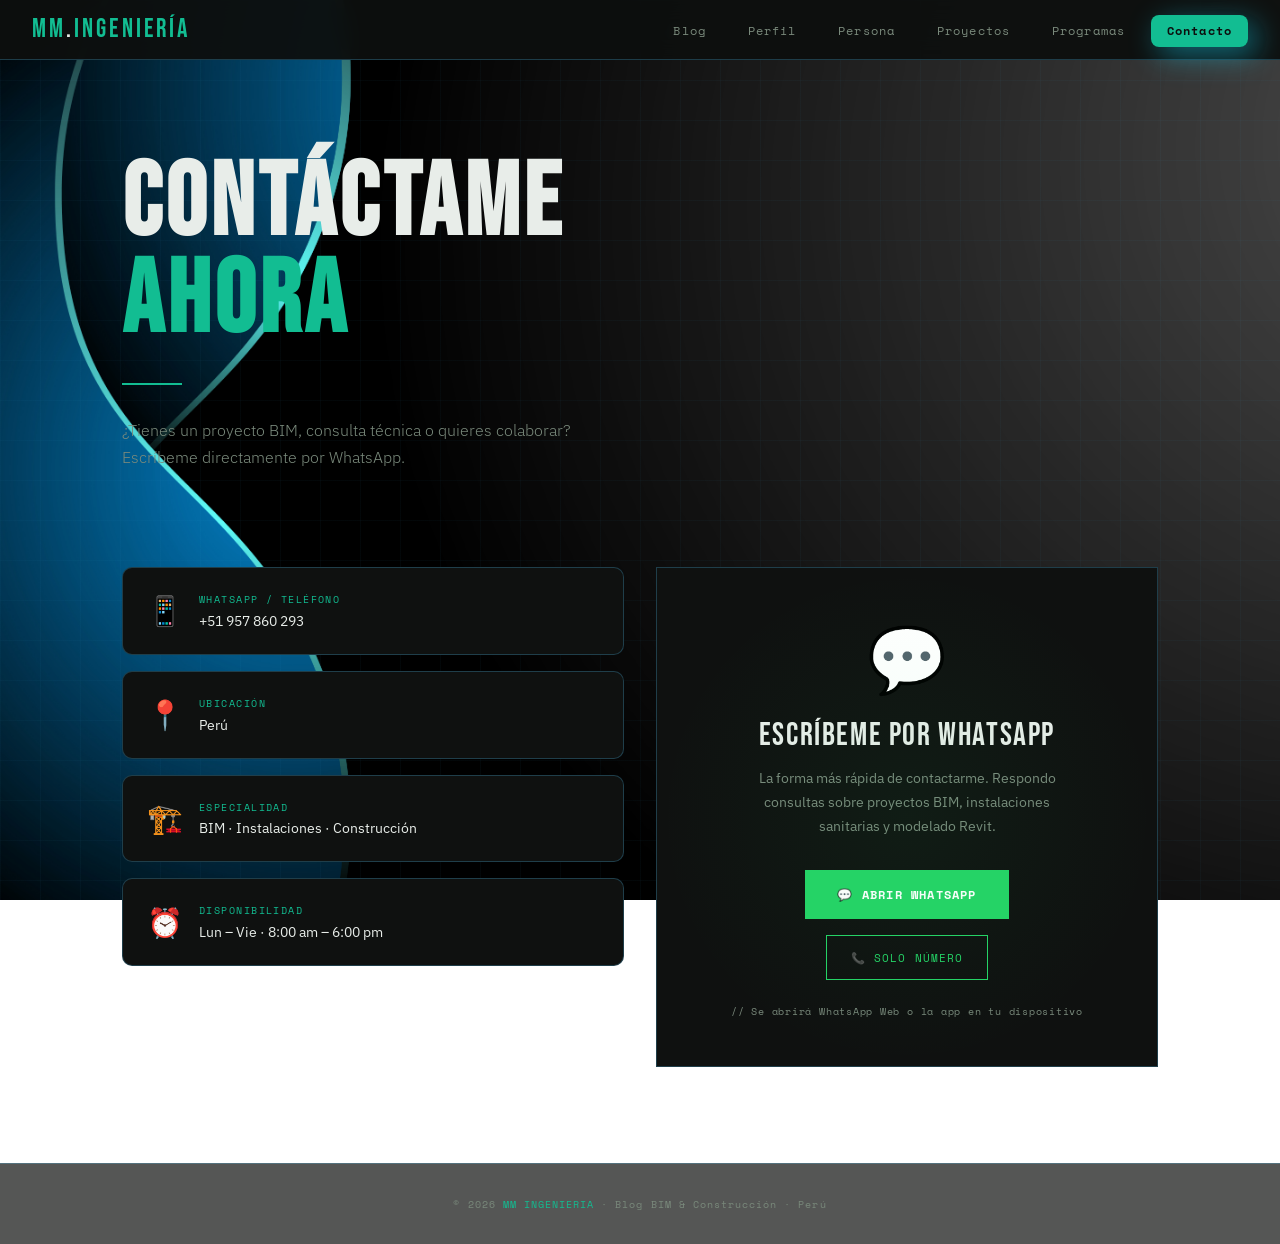
==== contacto.html @ 745b6764 "Eliminar etiquetas tipo // de todo el sitio" ====
<!DOCTYPE html>
<html lang="es">
<head>
  <meta charset="UTF-8"/>
  <meta name="viewport" content="width=device-width, initial-scale=1.0"/>
  <title>MM Ingeniería — Contacto</title>
  <link rel="icon" type="image/jpeg" href="logo.jpeg">
  <link href="https://fonts.googleapis.com/css2?family=Space+Mono:wght@400;700&family=Bebas+Neue&family=IBM+Plex+Sans:wght@300;400;600&display=swap" rel="stylesheet"/>
  <link rel="stylesheet" href="styles.css"/>
  <style>
    .contact-grid {
      display: grid;
      grid-template-columns: 1fr 1fr;
      gap: 2rem;
      align-items: start;
    }

    .contact-info {
      display: flex;
      flex-direction: column;
      gap: 1rem;
    }

    .contact-item {
      background: var(--surface);
      border: 1px solid var(--border);
      padding: 1.5rem;
      display: flex;
      align-items: center;
      gap: 1rem;
      position: relative;
      border-radius: 10px;
      transition: border-color 0.25s, transform 0.35s var(--ease), box-shadow 0.35s var(--ease);
    }
    .contact-item:hover {
      border-color: rgba(79,195,247,0.35);
      box-shadow: var(--glow);
      transform: translateY(-4px);
    }

    .contact-item-icon {
      font-size: 1.8rem;
      line-height: 1;
    }

    .contact-item-label {
      font-family: 'Space Mono', monospace;
      font-size: 0.6rem;
      color: var(--accent);
      letter-spacing: 0.15em;
      text-transform: uppercase;
      margin-bottom: 0.3rem;
    }

    .contact-item-value {
      font-size: 0.9rem;
      color: var(--text);
    }

    /* WhatsApp card */
    .wa-card {
      background: var(--surface);
      border: 1px solid var(--border);
      padding: 3rem 2rem;
      text-align: center;
      position: relative;
      overflow: hidden;
    }

    .wa-card::before {
      content: '';
      position: absolute;
      inset: 0;
      background: radial-gradient(ellipse at center, rgba(37,211,102,0.06), transparent 70%);
      pointer-events: none;
    }
    .wa-card:hover { box-shadow: 8px 8px 30px rgba(20,220,255,0.35); }

    .wa-icon {
      font-size: 4rem;
      margin-bottom: 1rem;
      display: block;
    }

    .wa-title {
      font-family: 'Bebas Neue', sans-serif;
      font-size: 2rem;
      color: var(--text);
      letter-spacing: 0.05em;
      margin-bottom: 0.75rem;
    }

    .wa-desc {
      font-size: 0.875rem;
      color: var(--muted);
      line-height: 1.7;
      margin-bottom: 2rem;
      max-width: 320px;
      margin-left: auto;
      margin-right: auto;
    }

    .btn-wa {
      display: inline-flex;
      align-items: center;
      gap: 0.75rem;
      padding: 1rem 2rem;
      background: #25d366;
      color: #fff;
      font-family: 'Space Mono', monospace;
      font-size: 0.75rem;
      letter-spacing: 0.1em;
      text-transform: uppercase;
      text-decoration: none;
      font-weight: 700;
      transition: background 0.2s, transform 0.2s;
      border: none;
    }
    .btn-wa:hover {
      background: #1ebe5d;
      transform: translateY(-2px);
    }

    .btn-wa-outline {
      display: inline-flex;
      align-items: center;
      gap: 0.75rem;
      padding: 0.8rem 1.5rem;
      background: transparent;
      color: #25d366;
      font-family: 'Space Mono', monospace;
      font-size: 0.7rem;
      letter-spacing: 0.1em;
      text-transform: uppercase;
      text-decoration: none;
      border: 1px solid #25d366;
      margin-top: 1rem;
      transition: all 0.2s;
    }
    .btn-wa-outline:hover {
      background: rgba(37,211,102,0.1);
    }

    .wa-note {
      margin-top: 1.5rem;
      font-family: 'Space Mono', monospace;
      font-size: 0.6rem;
      color: var(--muted);
      letter-spacing: 0.08em;
    }

    @media (max-width: 700px) {
      .contact-grid { grid-template-columns: 1fr; }
    }
  </style>
</head>
<body>
  <nav>
    <a class="nav-logo" href="index.html">MM<span>.</span>Ingeniería</a>
    <ul>
      <li><a href="index.html">Blog</a></li>
      <li><a href="perfil.html">Perfil</a></li>
      <li><a href="persona.html">Persona</a></li>
      <li><a href="proyectos.html">Proyectos</a></li>
      <li><a href="programas.html">Programas</a></li>
      <li><a href="contacto.html" class="active">Contacto</a></li>
    </ul>
  </nav>

  <section class="hero">
    <h1>CONTÁCTAME<br><em>AHORA</em></h1>
    <div class="hero-line"></div>
    <p class="hero-sub">¿Tienes un proyecto BIM, consulta técnica o quieres colaborar? Escríbeme directamente por WhatsApp.</p>
  </section>

  <div class="section">
    <div class="contact-grid">

      <!-- Info de contacto -->
      <div class="contact-info">
        <div class="contact-item">
          <div class="contact-item-icon">📱</div>
          <div>
            <div class="contact-item-label">WhatsApp / Teléfono</div>
            <div class="contact-item-value">+51 957 860 293</div>
          </div>
        </div>
        <div class="contact-item">
          <div class="contact-item-icon">📍</div>
          <div>
            <div class="contact-item-label">Ubicación</div>
            <div class="contact-item-value">Perú</div>
          </div>
        </div>
        <div class="contact-item">
          <div class="contact-item-icon">🏗️</div>
          <div>
            <div class="contact-item-label">Especialidad</div>
            <div class="contact-item-value">BIM · Instalaciones · Construcción</div>
          </div>
        </div>
        <div class="contact-item">
          <div class="contact-item-icon">⏰</div>
          <div>
            <div class="contact-item-label">Disponibilidad</div>
            <div class="contact-item-value">Lun – Vie · 8:00 am – 6:00 pm</div>
          </div>
        </div>
      </div>

      <!-- WhatsApp card -->
      <div class="wa-card">
        <span class="wa-icon">💬</span>
        <div class="wa-title">Escríbeme por WhatsApp</div>
        <p class="wa-desc">La forma más rápida de contactarme. Respondo consultas sobre proyectos BIM, instalaciones sanitarias y modelado Revit.</p>

        <a class="btn-wa"
           href="https://wa.me/51957860293?text=Hola%20Marco%2C%20vi%20tu%20página%20y%20quiero%20consultarte%20algo."
           target="_blank">
          💬 Abrir WhatsApp
        </a>

        <br/>

        <a class="btn-wa-outline"
           href="https://wa.me/51957860293"
           target="_blank">
          📞 Solo número
        </a>

        <p class="wa-note">// Se abrirá WhatsApp Web o la app en tu dispositivo</p>
      </div>

    </div>
  </div>

  <footer><p>© 2026 <span>MM INGENIERIA</span> · Blog BIM & Construcción · Perú</p></footer>
  <script>
    (function () {
      function scan() {
        var els = document.querySelectorAll('.contact-item, .wa-card');
        if (!('IntersectionObserver' in window)) {
          els.forEach(function (el) { el.classList.add('visible'); });
          return;
        }
        var io = new IntersectionObserver(function (entries) {
          entries.forEach(function (en) {
            if (en.isIntersecting) { en.target.classList.add('visible'); io.unobserve(en.target); }
          });
        }, { threshold: 0.12 });
        els.forEach(function (el) {
          if (el.classList.contains('visible')) return;
          el.classList.add('reveal');
          io.observe(el);
        });
      }
      if (document.readyState === 'loading') {
        document.addEventListener('DOMContentLoaded', scan);
      } else { scan(); }
    })();
  </script>
</body>
</html>
---- styles.css ----
:root {
  --bg: #0d0f0e;
  --surface: #0f1110;
  --surface-2: #0a0c0b;
  --border: rgba(79,195,247,0.25);
  --accent: #12bd92;
  --accent2: #3583a7;
  --celeste: #4fc3f7;
  --text: #e8ede9;
  --muted: #7a8a7c;
  --radius: 12px;
  --radius-sm: 8px;
  --glow: 8px 8px 30px rgba(20,220,255,0.35);
  --glow-sm: 4px 4px 18px rgba(20,220,255,0.25);
  --ease: cubic-bezier(0.22, 1, 0.36, 1);
}

*, *::before, *::after { box-sizing: border-box; margin: 0; padding: 0; }

html { scroll-behavior: smooth; }

::selection { background: rgba(79,195,247,0.35); color: #fff; }

::-webkit-scrollbar { width: 10px; }
::-webkit-scrollbar-track { background: var(--bg); }
::-webkit-scrollbar-thumb { background: #22303a; border-radius: 8px; }
::-webkit-scrollbar-thumb:hover { background: #2e4250; }

:focus-visible { outline: 2px solid var(--celeste); outline-offset: 2px; }

body {
  background: url('fondo.jpg') center/cover fixed;
  color: var(--text);
  font-family: 'IBM Plex Sans', sans-serif;
  min-height: 100vh;
  overflow-x: hidden;
}


body::before {
  content: '';
  position: fixed;
  inset: 0;
  background-image:
    linear-gradient(rgba(79,195,247,0.035) 1px, transparent 1px),
    linear-gradient(90deg, rgba(79,195,247,0.035) 1px, transparent 1px);
  background-size: 40px 40px;
  pointer-events: none;
  z-index: 0;
}

/* NAV */
nav {
  position: sticky;
  top: 0;
  z-index: 100;
  background: rgba(13,15,14,0.95);
  backdrop-filter: blur(12px);
  border-bottom: 1px solid var(--border);
  padding: 0 2rem;
  display: flex;
  align-items: center;
  justify-content: space-between;
  height: 60px;
}

.nav-logo {
  font-family: 'Bebas Neue', sans-serif;
  font-size: 1.6rem;
  letter-spacing: 0.12em;
  color: var(--accent);
  text-decoration: none;
}
.nav-logo span { color: var(--text); }

nav ul {
  list-style: none;
  display: flex;
  gap: 0.6rem;
}
nav ul a {
  font-family: 'Space Mono', monospace;
  font-size: 0.72rem;
  color: var(--muted);
  text-decoration: none;
  letter-spacing: 0.1em;
  transition: all 0.2s;
  padding: 0.45rem 1rem;
  border-radius: 8px;
}
nav ul a:hover {
  color: var(--text);
  background: rgba(255,255,255,0.05);
  box-shadow: 4px 4px 18px rgba(20,220,255,0.25);
}
nav ul a.active {
  color: var(--bg);
  background: var(--accent);
  font-weight: 700;
  box-shadow: 8px 8px 30px rgba(20,220,255,0.45);
}

/* HERO */
.hero {
  position: relative;
  z-index: 1;
  padding: 6rem 2rem 4rem;
  max-width: 1100px;
  margin: 0 auto;
}

.hero h1 {
  font-family: 'Bebas Neue', sans-serif;
  font-size: clamp(3.5rem, 8vw, 7rem);
  line-height: 0.95;
  letter-spacing: 0.04em;
  color: var(--text);
  text-wrap: balance;
}
.hero h1 em {
  font-style: normal;
  color: var(--accent);
}

.hero-sub {
  margin-top: 1.5rem;
  font-size: 1rem;
  color: var(--muted);
  max-width: 520px;
  line-height: 1.7;
  font-weight: 300;
}

.hero-line {
  width: 60px;
  height: 2px;
  background: var(--accent);
  margin: 2rem 0;
}

/* SECTION */
.section {
  position: relative;
  z-index: 1;
  max-width: 1100px;
  margin: 0 auto;
  padding: 2rem 2rem 6rem;
}

.section-title {
  font-family: 'Bebas Neue', sans-serif;
  font-size: 2.5rem;
  color: var(--text);
  margin-bottom: 2.5rem;
  letter-spacing: 0.05em;
  text-wrap: balance;
}

/* TAGS FILTER */
.tags-bar {
  position: relative;
  z-index: 1;
  max-width: 1100px;
  margin: 0 auto;
  padding: 0 2rem 2.5rem;
  display: flex;
  gap: 0.6rem;
  flex-wrap: wrap;
}

.tag-btn {
  font-family: 'Space Mono', monospace;
  font-size: 0.65rem;
  letter-spacing: 0.12em;
  padding: 0.4rem 0.9rem;
  border: 1px solid var(--border);
  border-radius: var(--radius-sm);
  background: transparent;
  color: var(--muted);
  cursor: pointer;
  transition: all 0.2s;
  text-transform: uppercase;
}
.tag-btn:hover, .tag-btn.active {
  border-color: var(--accent);
  color: var(--accent);
  background: rgba(255,255,255,0.04);
}

/* POSTS GRID */
.posts {
  position: relative;
  z-index: 1;
  max-width: 1100px;
  margin: 0 auto;
  padding: 0 2rem 6rem;
  display: grid;
  grid-template-columns: repeat(auto-fill, minmax(320px, 1fr));
  gap: 1.5px;
}

.post-card {
  background: var(--surface);
  border: 1px solid var(--border);
  padding: 2rem;
  position: relative;
  cursor: pointer;
  transition: border-color 0.25s, background 0.25s, transform 0.35s var(--ease), box-shadow 0.35s var(--ease);
  overflow: hidden;
  border-radius: var(--radius);
}

.post-card::before {
  content: '';
  position: absolute;
  top: 0; left: 0;
  width: 3px;
  height: 0;
  background: var(--celeste);
  transition: height 0.3s ease;
}
.post-card:hover::before { height: 100%; }
.post-card:hover {
  border-color: rgba(79,195,247,0.35);
  background: #0a0c0b;
  box-shadow: var(--glow);
  transform: translateY(-4px);
}

.post-card.featured {
  grid-column: 1 / -1;
  display: grid;
  grid-template-columns: 1fr 1fr;
  gap: 2rem;
  align-items: center;
}
.post-card.featured .post-number { font-size: 6rem; }

.post-number {
  font-family: 'Bebas Neue', sans-serif;
  font-size: 3.5rem;
  color: rgba(79,195,247,0.14);
  line-height: 1;
  margin-bottom: 0.5rem;
  transition: color 0.3s;
}
.post-card:hover .post-number { color: rgba(79,195,247,0.3); }

.post-tag {
  display: inline-block;
  font-family: 'Space Mono', monospace;
  font-size: 0.6rem;
  letter-spacing: 0.15em;
  color: var(--accent2);
  text-transform: uppercase;
  margin-bottom: 0.75rem;
}

.post-title {
  font-family: 'IBM Plex Sans', sans-serif;
  font-size: 1.15rem;
  font-weight: 600;
  line-height: 1.4;
  color: var(--text);
  margin-bottom: 0.75rem;
}

.post-excerpt {
  font-size: 0.875rem;
  color: var(--muted);
  line-height: 1.7;
  font-weight: 300;
}

.post-meta {
  margin-top: 1.5rem;
  display: flex;
  align-items: center;
  justify-content: space-between;
  font-family: 'Space Mono', monospace;
  font-size: 0.62rem;
  color: var(--muted);
  letter-spacing: 0.08em;
}

.post-meta .read-more {
  color: var(--accent);
  text-decoration: none;
  display: flex;
  align-items: center;
  gap: 0.4rem;
  transition: gap 0.2s;
}
.post-card:hover .read-more { gap: 0.7rem; }

/* CARDS GRID genérico */
.cards-grid {
  display: grid;
  grid-template-columns: repeat(auto-fill, minmax(300px, 1fr));
  gap: 1px;
}

.card {
  background: var(--surface);
  border: 1px solid var(--border);
  padding: 2rem;
  position: relative;
  transition: border-color 0.25s, background 0.25s, transform 0.35s var(--ease), box-shadow 0.35s var(--ease);
  overflow: hidden;
  border-radius: var(--radius);
}
.card::before {
  content: '';
  position: absolute;
  top: 0; left: 0;
  width: 3px; height: 0;
  background: var(--celeste);
  transition: height 0.3s;
}
.card:hover::before { height: 100%; }
.card:hover {
  border-color: rgba(79,195,247,0.35);
  background: #0a0c0b;
  box-shadow: var(--glow);
  transform: translateY(-4px);
}

.card-icon {
  width: 52px;
  height: 52px;
  display: flex;
  align-items: center;
  justify-content: center;
  border: 1px solid var(--border);
  border-radius: 12px;
  background: rgba(255,255,255,0.03);
  color: var(--celeste);
  margin-bottom: 1.25rem;
  transition: border-color 0.25s, color 0.25s, background 0.25s;
}
.card-icon svg {
  width: 26px;
  height: 26px;
  stroke: currentColor;
}
.card:hover .card-icon {
  border-color: var(--celeste);
  background: rgba(255,255,255,0.06);
}

.card-title {
  font-family: 'IBM Plex Sans', sans-serif;
  font-size: 1rem;
  font-weight: 600;
  color: var(--text);
  margin-bottom: 0.5rem;
}

.card-desc {
  font-size: 0.85rem;
  color: var(--muted);
  line-height: 1.6;
}

.card-meta {
  margin-top: 1.2rem;
  font-family: 'Space Mono', monospace;
  font-size: 0.6rem;
  color: var(--muted);
  letter-spacing: 0.08em;
}

/* PERFIL */
.perfil-grid {
  display: grid;
  grid-template-columns: 1fr 2fr;
  gap: 4rem;
  align-items: start;
}

.perfil-avatar {
  width: 100%;
  aspect-ratio: 1;
  background: var(--surface);
  border: 1px solid var(--border);
  display: flex;
  align-items: center;
  justify-content: center;
  font-family: 'Bebas Neue', sans-serif;
  font-size: 5rem;
  color: var(--accent);
  position: relative;
  overflow: hidden;
  border-radius: 50%;
}

.perfil-avatar img{
  width: 100%;
  height: 100%;
  object-fit: cover;
}

.perfil-avatar::after {
  content: '';
  position: absolute;
  inset: 0;
  background: linear-gradient(135deg, rgba(79,195,247,0.08), transparent);
}

.perfil-info h2 {
  font-family: 'Bebas Neue', sans-serif;
  font-size: 3rem;
  color: var(--text);
  letter-spacing: 0.05em;
  margin-bottom: 0.3rem;
}

.perfil-info .cargo {
  font-family: 'Space Mono', monospace;
  font-size: 0.75rem;
  color: var(--accent);
  letter-spacing: 0.15em;
  text-transform: uppercase;
  margin-bottom: 1.5rem;
}

.perfil-info p {
  font-size: 0.95rem;
  color: var(--muted);
  line-height: 1.8;
  margin-bottom: 1rem;
}

.skills-grid {
  display: grid;
  grid-template-columns: repeat(2, 1fr);
  gap: 0.8rem;
  margin-top: 2rem;
}

.skill-item {
  background: var(--surface);
  border: 1px solid var(--border);
  padding: 0.8rem 1rem;
  font-family: 'Space Mono', monospace;
  font-size: 0.65rem;
  color: var(--muted);
  letter-spacing: 0.1em;
  display: flex;
  align-items: center;
  gap: 0.5rem;
}
.skill-item::before {
  content: '▸';
  color: var(--accent);
}

/* DOWNLOAD BTN */
.prog-card{
  background: var(--surface);
  border: 1px solid var(--border);
  padding: 2rem;
  position: relative;
  transition: border-color 0.25s, background 0.25s;
  overflow: hidden;

  display: flex;
  flex-direction: column;
  border-radius: 10px;
}

.btn-download {
  display: inline-flex;
  align-items: center;
  gap: 0.5rem;
  margin-top: auto;
  align-self: flex-start;
  padding: 0.6rem 1.2rem;
  background: transparent;
  border: 1px solid var(--accent);
  color: var(--accent);
  font-family: 'Space Mono', monospace;
  font-size: 0.65rem;
  letter-spacing: 0.1em;
  text-decoration: none;
  text-transform: uppercase;
  transition: all 0.2s;
  cursor: pointer;
  border-radius: 10px;
}
.btn-download:hover {
  background: var(--accent);
  color: var(--bg);
}

/* FOOTER */
footer {
  position: relative;
  z-index: 1;
  border-top: 1px solid var(--border);
  padding: 2rem;
  text-align: center;
  font-family: 'Space Mono', monospace;
  font-size: 0.65rem;
  color: var(--muted);
  letter-spacing: 0.1em;
}
footer span { color: var(--accent); }

/* ANIMATIONS */
@keyframes fadeUp {
  from { opacity: 0; transform: translateY(24px); }
  to   { opacity: 1; transform: translateY(0); }
}
.hero { animation: fadeUp 0.7s ease both; }
.tags-bar { animation: fadeUp 0.7s 0.15s ease both; }
.posts, .section { animation: fadeUp 0.7s 0.25s ease both; }


/* WhatsApp flotante */
.wa-float {
  position: fixed;
  bottom: 2rem;
  right: 2rem;
  z-index: 999;
  width: 56px;
  height: 56px;
  background: #25d366;
  border-radius: 50%;
  display: flex;
  align-items: center;
  justify-content: center;
  font-size: 1.8rem;
  text-decoration: none;
  box-shadow: 0 4px 20px rgba(37,211,102,0.4);
  transition: transform 0.2s, box-shadow 0.2s;
}
.wa-float:hover {
  transform: scale(1.1);
  box-shadow: 0 6px 28px rgba(37,211,102,0.6);
}

/* ELEGANCIA: pill de estado + CTAs del hero */
.hero-pill {
  display: inline-flex;
  align-items: center;
  gap: 0.5rem;
  font-family: 'Space Mono', monospace;
  font-size: 0.62rem;
  letter-spacing: 0.15em;
  text-transform: uppercase;
  color: var(--text);
  border: 1px solid var(--border);
  border-radius: 999px;
  padding: 0.35rem 0.9rem;
  margin-bottom: 1.25rem;
  background: rgba(255,255,255,0.03);
}
.hero-pill .dot {
  width: 7px;
  height: 7px;
  border-radius: 50%;
  background: var(--accent);
  box-shadow: 0 0 8px var(--accent);
  animation: pulseDot 2s ease-in-out infinite;
}
@keyframes pulseDot {
  0%, 100% { opacity: 1; transform: scale(1); }
  50% { opacity: 0.5; transform: scale(0.8); }
}
.hero-cta {
  display: flex;
  gap: 0.8rem;
  flex-wrap: wrap;
  margin-top: 2rem;
}
.btn-primary {
  display: inline-flex;
  align-items: center;
  gap: 0.5rem;
  padding: 0.8rem 1.6rem;
  background: var(--accent);
  color: var(--bg);
  font-family: 'Space Mono', monospace;
  font-size: 0.7rem;
  font-weight: 700;
  letter-spacing: 0.1em;
  text-transform: uppercase;
  text-decoration: none;
  border-radius: var(--radius-sm);
  transition: transform 0.25s var(--ease), box-shadow 0.25s var(--ease);
}
.btn-primary:hover {
  transform: translateY(-2px);
  box-shadow: var(--glow-sm);
}
.btn-ghost {
  display: inline-flex;
  align-items: center;
  gap: 0.5rem;
  padding: 0.8rem 1.6rem;
  background: transparent;
  color: var(--text);
  font-family: 'Space Mono', monospace;
  font-size: 0.7rem;
  letter-spacing: 0.1em;
  text-transform: uppercase;
  text-decoration: none;
  border: 1px solid var(--border);
  border-radius: var(--radius-sm);
  transition: border-color 0.2s, background 0.2s;
}
.btn-ghost:hover {
  border-color: var(--celeste);
  background: rgba(255,255,255,0.04);
}

/* ELEGANCIA: aparición suave al hacer scroll */
.reveal {
  opacity: 0;
  transform: translateY(28px);
  transition: opacity 0.7s var(--ease), transform 0.7s var(--ease);
}
.reveal.visible { opacity: 1; transform: none; }
@media (prefers-reduced-motion: reduce) {
  .reveal { opacity: 1; transform: none; transition: none; }
  html { scroll-behavior: auto; }
}

/* ELEGANCIA: footer con presencia */
footer {
  background: rgba(13,15,14,0.7);
  backdrop-filter: blur(8px);
}

/* ELEGANCIA: ajustes móvil */
@media (max-width: 760px) {
  nav { padding: 0 1rem; gap: 0.75rem; }
  nav ul { gap: 0.3rem; overflow-x: auto; scrollbar-width: none; }
  nav ul::-webkit-scrollbar { display: none; }
  nav ul a { padding: 0.4rem 0.7rem; font-size: 0.65rem; white-space: nowrap; }
  .hero { padding: 4rem 1.25rem 3rem; }
  .section, .posts, .tags-bar { padding-left: 1.25rem; padding-right: 1.25rem; }
  .post-card.featured { grid-template-columns: 1fr; }
  .perfil-grid { grid-template-columns: 1fr; gap: 2rem; }
}
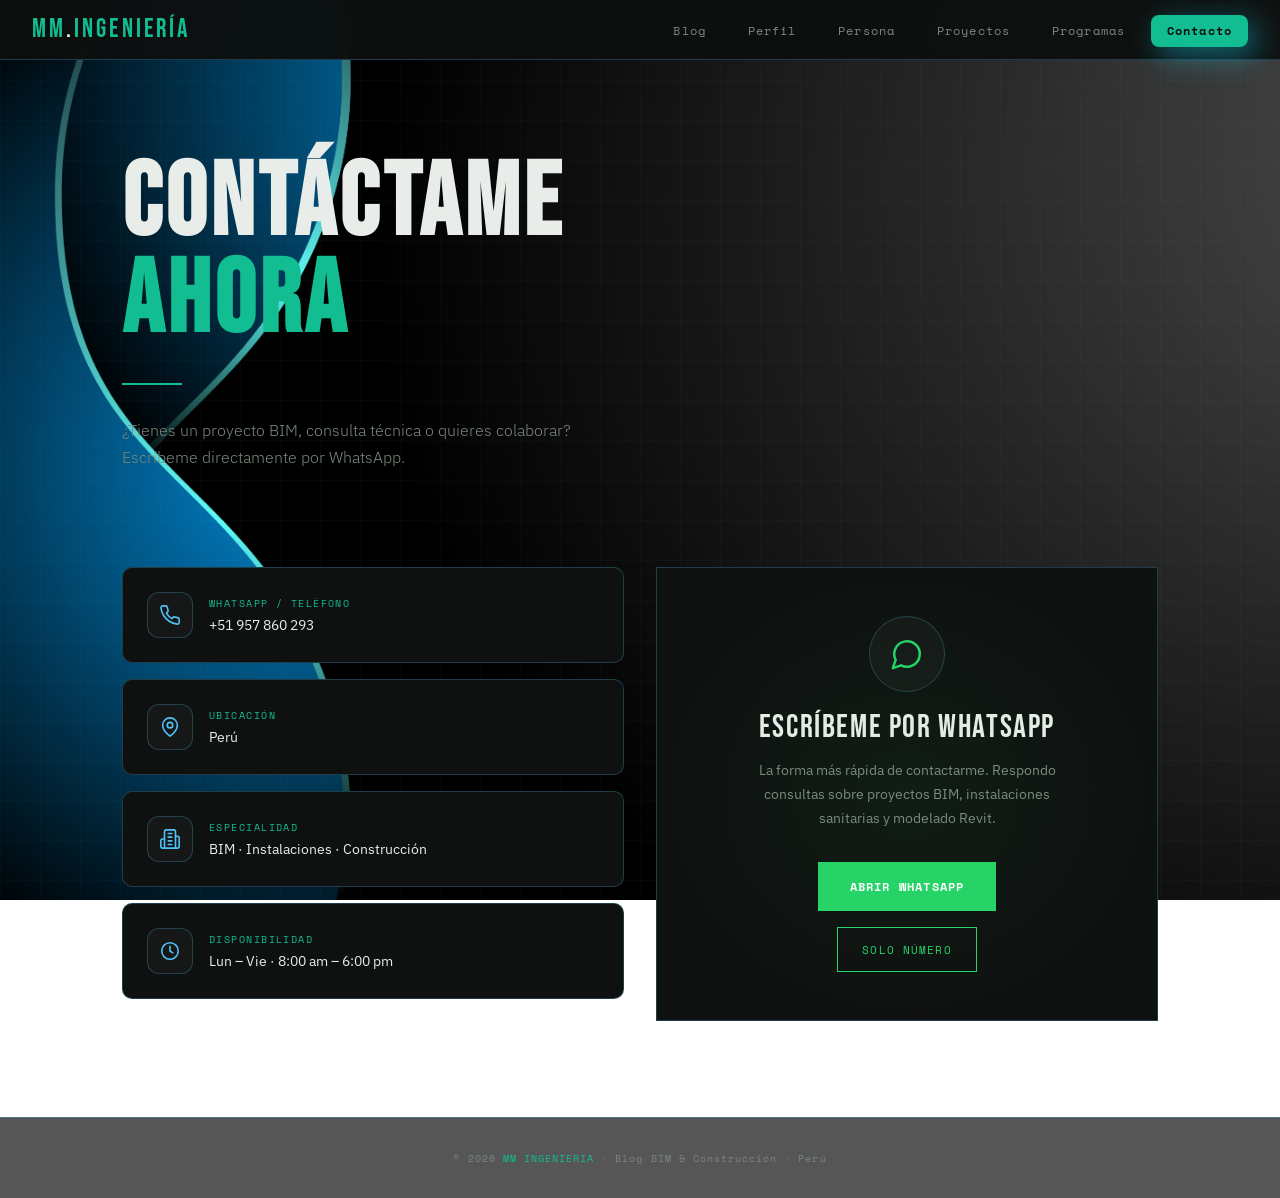
==== commit 5ea16dc6: "Limpiar avisos y profesionalizar iconos de contacto" ====
--- a/contacto.html
+++ b/contacto.html
@@ -39,8 +39,21 @@
     }
 
     .contact-item-icon {
-      font-size: 1.8rem;
-      line-height: 1;
+      width: 46px;
+      height: 46px;
+      flex-shrink: 0;
+      display: flex;
+      align-items: center;
+      justify-content: center;
+      border: 1px solid var(--border);
+      border-radius: 12px;
+      background: rgba(255,255,255,0.03);
+      color: var(--celeste);
+    }
+    .contact-item-icon svg {
+      width: 22px;
+      height: 22px;
+      stroke: currentColor;
     }
 
     .contact-item-label {
@@ -77,9 +90,21 @@
     .wa-card:hover { box-shadow: 8px 8px 30px rgba(20,220,255,0.35); }
 
     .wa-icon {
-      font-size: 4rem;
-      margin-bottom: 1rem;
-      display: block;
+      width: 76px;
+      height: 76px;
+      margin: 0 auto 1rem;
+      display: flex;
+      align-items: center;
+      justify-content: center;
+      border: 1px solid var(--border);
+      border-radius: 50%;
+      background: rgba(255,255,255,0.03);
+      color: #25d366;
+    }
+    .wa-icon svg {
+      width: 34px;
+      height: 34px;
+      stroke: currentColor;
     }
 
     .wa-title {
@@ -139,14 +164,6 @@
     }
     .btn-wa-outline:hover {
       background: rgba(37,211,102,0.1);
-    }
-
-    .wa-note {
-      margin-top: 1.5rem;
-      font-family: 'Space Mono', monospace;
-      font-size: 0.6rem;
-      color: var(--muted);
-      letter-spacing: 0.08em;
     }
 
     @media (max-width: 700px) {
@@ -179,28 +196,52 @@
       <!-- Info de contacto -->
       <div class="contact-info">
         <div class="contact-item">
-          <div class="contact-item-icon">📱</div>
+          <div class="contact-item-icon">
+            <svg viewBox="0 0 24 24" fill="none" stroke="currentColor" stroke-width="1.75" stroke-linecap="round" stroke-linejoin="round">
+              <path d="M22 16.92v3a2 2 0 0 1-2.18 2 19.79 19.79 0 0 1-8.63-3.07 19.5 19.5 0 0 1-6-6A19.79 19.79 0 0 1 2.12 4.18 2 2 0 0 1 4.11 2h3a2 2 0 0 1 2 1.72c.13.96.36 1.9.7 2.81a2 2 0 0 1-.45 2.11L8.09 9.91a16 16 0 0 0 6 6l1.27-1.27a2 2 0 0 1 2.11-.45c.91.34 1.85.57 2.81.7A2 2 0 0 1 22 16.92z"/>
+            </svg>
+          </div>
           <div>
             <div class="contact-item-label">WhatsApp / Teléfono</div>
             <div class="contact-item-value">+51 957 860 293</div>
           </div>
         </div>
         <div class="contact-item">
-          <div class="contact-item-icon">📍</div>
+          <div class="contact-item-icon">
+            <svg viewBox="0 0 24 24" fill="none" stroke="currentColor" stroke-width="1.75" stroke-linecap="round" stroke-linejoin="round">
+              <path d="M20 10c0 6-8 12-8 12s-8-6-8-12a8 8 0 0 1 16 0Z"/>
+              <circle cx="12" cy="10" r="3"/>
+            </svg>
+          </div>
           <div>
             <div class="contact-item-label">Ubicación</div>
             <div class="contact-item-value">Perú</div>
           </div>
         </div>
         <div class="contact-item">
-          <div class="contact-item-icon">🏗️</div>
+          <div class="contact-item-icon">
+            <svg viewBox="0 0 24 24" fill="none" stroke="currentColor" stroke-width="1.75" stroke-linecap="round" stroke-linejoin="round">
+              <path d="M6 22V4a2 2 0 0 1 2-2h8a2 2 0 0 1 2 2v18Z"/>
+              <path d="M6 12H4a2 2 0 0 0-2 2v6a2 2 0 0 0 2 2h2"/>
+              <path d="M18 9h2a2 2 0 0 1 2 2v9a2 2 0 0 1-2 2h-2"/>
+              <path d="M10 6h4"/>
+              <path d="M10 10h4"/>
+              <path d="M10 14h4"/>
+              <path d="M10 18h4"/>
+            </svg>
+          </div>
           <div>
             <div class="contact-item-label">Especialidad</div>
             <div class="contact-item-value">BIM · Instalaciones · Construcción</div>
           </div>
         </div>
         <div class="contact-item">
-          <div class="contact-item-icon">⏰</div>
+          <div class="contact-item-icon">
+            <svg viewBox="0 0 24 24" fill="none" stroke="currentColor" stroke-width="1.75" stroke-linecap="round" stroke-linejoin="round">
+              <circle cx="12" cy="12" r="9"/>
+              <path d="M12 7v5l3 2"/>
+            </svg>
+          </div>
           <div>
             <div class="contact-item-label">Disponibilidad</div>
             <div class="contact-item-value">Lun – Vie · 8:00 am – 6:00 pm</div>
@@ -210,14 +251,18 @@
 
       <!-- WhatsApp card -->
       <div class="wa-card">
-        <span class="wa-icon">💬</span>
+        <span class="wa-icon">
+          <svg viewBox="0 0 24 24" fill="none" stroke="currentColor" stroke-width="1.75" stroke-linecap="round" stroke-linejoin="round">
+            <path d="M7.9 20A9 9 0 1 0 4 16.1L2 22Z"/>
+          </svg>
+        </span>
         <div class="wa-title">Escríbeme por WhatsApp</div>
         <p class="wa-desc">La forma más rápida de contactarme. Respondo consultas sobre proyectos BIM, instalaciones sanitarias y modelado Revit.</p>
 
         <a class="btn-wa"
            href="https://wa.me/51957860293?text=Hola%20Marco%2C%20vi%20tu%20página%20y%20quiero%20consultarte%20algo."
            target="_blank">
-          💬 Abrir WhatsApp
+          Abrir WhatsApp
         </a>
 
         <br/>
@@ -225,10 +270,8 @@
         <a class="btn-wa-outline"
            href="https://wa.me/51957860293"
            target="_blank">
-          📞 Solo número
+          Solo número
         </a>
-
-        <p class="wa-note">// Se abrirá WhatsApp Web o la app en tu dispositivo</p>
       </div>
 
     </div>
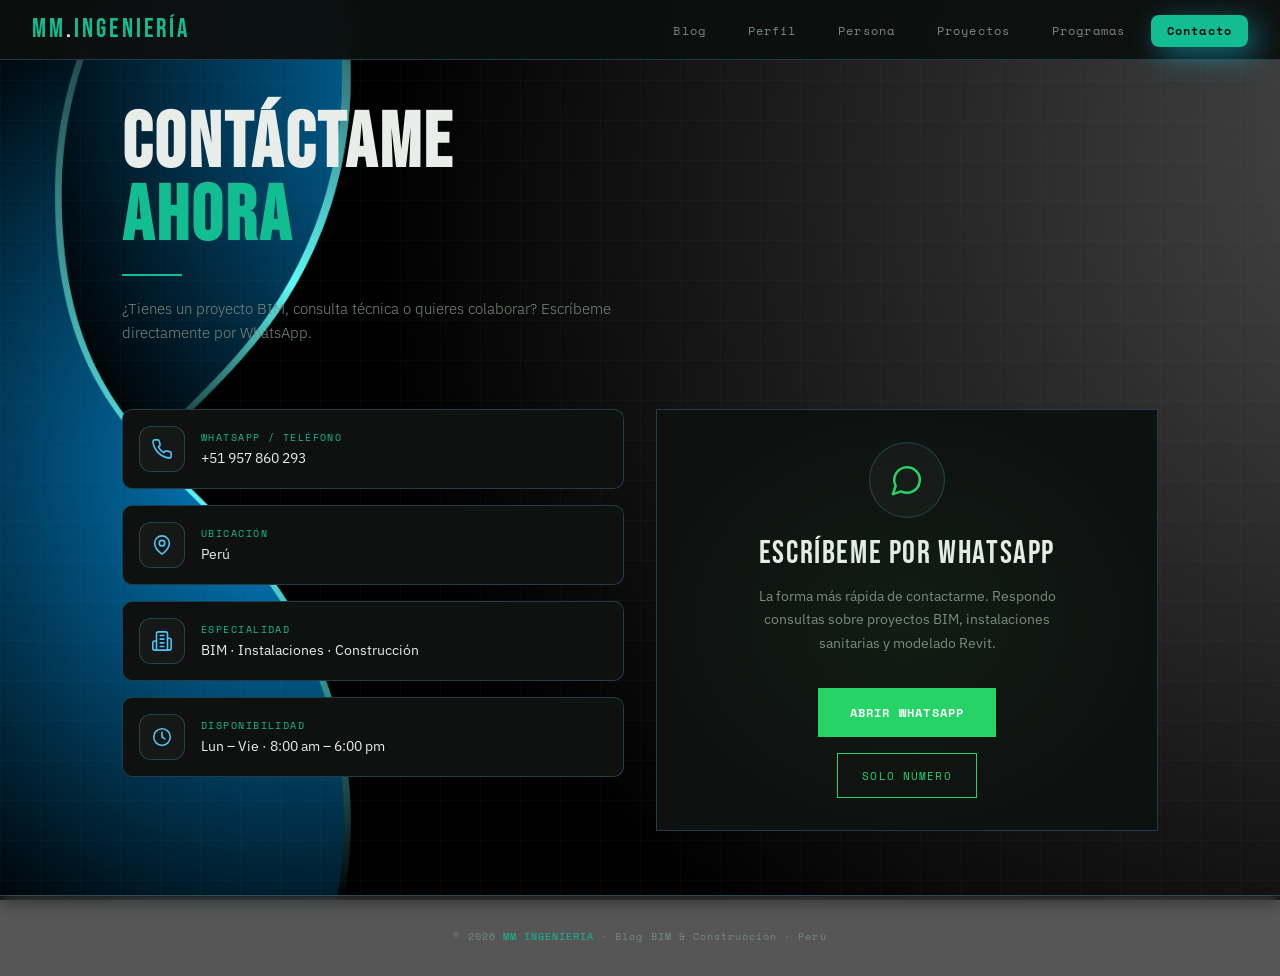
==== commit 19c80279: "Hacer el sitio mas compacto (hero, secciones y cards)" ====
--- a/contacto.html
+++ b/contacto.html
@@ -24,7 +24,7 @@
     .contact-item {
       background: var(--surface);
       border: 1px solid var(--border);
-      padding: 1.5rem;
+      padding: 1rem;
       display: flex;
       align-items: center;
       gap: 1rem;
@@ -74,7 +74,7 @@
     .wa-card {
       background: var(--surface);
       border: 1px solid var(--border);
-      padding: 3rem 2rem;
+      padding: 2rem;
       text-align: center;
       position: relative;
       overflow: hidden;
--- a/styles.css
+++ b/styles.css
@@ -104,14 +104,14 @@
 .hero {
   position: relative;
   z-index: 1;
-  padding: 6rem 2rem 4rem;
+  padding: 3rem 2rem 2.5rem;
   max-width: 1100px;
   margin: 0 auto;
 }
 
 .hero h1 {
   font-family: 'Bebas Neue', sans-serif;
-  font-size: clamp(3.5rem, 8vw, 7rem);
+  font-size: clamp(2.75rem, 6vw, 5rem);
   line-height: 0.95;
   letter-spacing: 0.04em;
   color: var(--text);
@@ -123,11 +123,11 @@
 }
 
 .hero-sub {
-  margin-top: 1.5rem;
-  font-size: 1rem;
+  margin-top: 1rem;
+  font-size: 0.95rem;
   color: var(--muted);
   max-width: 520px;
-  line-height: 1.7;
+  line-height: 1.6;
   font-weight: 300;
 }
 
@@ -135,7 +135,7 @@
   width: 60px;
   height: 2px;
   background: var(--accent);
-  margin: 2rem 0;
+  margin: 1.25rem 0;
 }
 
 /* SECTION */
@@ -144,14 +144,14 @@
   z-index: 1;
   max-width: 1100px;
   margin: 0 auto;
-  padding: 2rem 2rem 6rem;
+  padding: 1.5rem 2rem 4rem;
 }
 
 .section-title {
   font-family: 'Bebas Neue', sans-serif;
-  font-size: 2.5rem;
-  color: var(--text);
-  margin-bottom: 2.5rem;
+  font-size: 2rem;
+  color: var(--text);
+  margin-bottom: 1.5rem;
   letter-spacing: 0.05em;
   text-wrap: balance;
 }
@@ -202,7 +202,7 @@
 .post-card {
   background: var(--surface);
   border: 1px solid var(--border);
-  padding: 2rem;
+  padding: 1.25rem;
   position: relative;
   cursor: pointer;
   transition: border-color 0.25s, background 0.25s, transform 0.35s var(--ease), box-shadow 0.35s var(--ease);
@@ -231,14 +231,14 @@
   grid-column: 1 / -1;
   display: grid;
   grid-template-columns: 1fr 1fr;
-  gap: 2rem;
-  align-items: center;
-}
-.post-card.featured .post-number { font-size: 6rem; }
+  gap: 1.5rem;
+  align-items: center;
+}
+.post-card.featured .post-number { font-size: 3rem; }
 
 .post-number {
   font-family: 'Bebas Neue', sans-serif;
-  font-size: 3.5rem;
+  font-size: 2.25rem;
   color: rgba(79,195,247,0.14);
   line-height: 1;
   margin-bottom: 0.5rem;
@@ -258,22 +258,22 @@
 
 .post-title {
   font-family: 'IBM Plex Sans', sans-serif;
-  font-size: 1.15rem;
+  font-size: 1.05rem;
   font-weight: 600;
-  line-height: 1.4;
-  color: var(--text);
-  margin-bottom: 0.75rem;
+  line-height: 1.35;
+  color: var(--text);
+  margin-bottom: 0.5rem;
 }
 
 .post-excerpt {
   font-size: 0.875rem;
   color: var(--muted);
-  line-height: 1.7;
+  line-height: 1.55;
   font-weight: 300;
 }
 
 .post-meta {
-  margin-top: 1.5rem;
+  margin-top: 1rem;
   display: flex;
   align-items: center;
   justify-content: space-between;
@@ -296,14 +296,14 @@
 /* CARDS GRID genérico */
 .cards-grid {
   display: grid;
-  grid-template-columns: repeat(auto-fill, minmax(300px, 1fr));
+  grid-template-columns: repeat(auto-fill, minmax(260px, 1fr));
   gap: 1px;
 }
 
 .card {
   background: var(--surface);
   border: 1px solid var(--border);
-  padding: 2rem;
+  padding: 1.25rem;
   position: relative;
   transition: border-color 0.25s, background 0.25s, transform 0.35s var(--ease), box-shadow 0.35s var(--ease);
   overflow: hidden;
@@ -326,21 +326,21 @@
 }
 
 .card-icon {
-  width: 52px;
-  height: 52px;
+  width: 44px;
+  height: 44px;
   display: flex;
   align-items: center;
   justify-content: center;
   border: 1px solid var(--border);
-  border-radius: 12px;
+  border-radius: 10px;
   background: rgba(255,255,255,0.03);
   color: var(--celeste);
-  margin-bottom: 1.25rem;
+  margin-bottom: 1rem;
   transition: border-color 0.25s, color 0.25s, background 0.25s;
 }
 .card-icon svg {
-  width: 26px;
-  height: 26px;
+  width: 22px;
+  height: 22px;
   stroke: currentColor;
 }
 .card:hover .card-icon {
@@ -363,7 +363,7 @@
 }
 
 .card-meta {
-  margin-top: 1.2rem;
+  margin-top: 1rem;
   font-family: 'Space Mono', monospace;
   font-size: 0.6rem;
   color: var(--muted);
@@ -374,7 +374,7 @@
 .perfil-grid {
   display: grid;
   grid-template-columns: 1fr 2fr;
-  gap: 4rem;
+  gap: 2.5rem;
   align-items: start;
 }
 
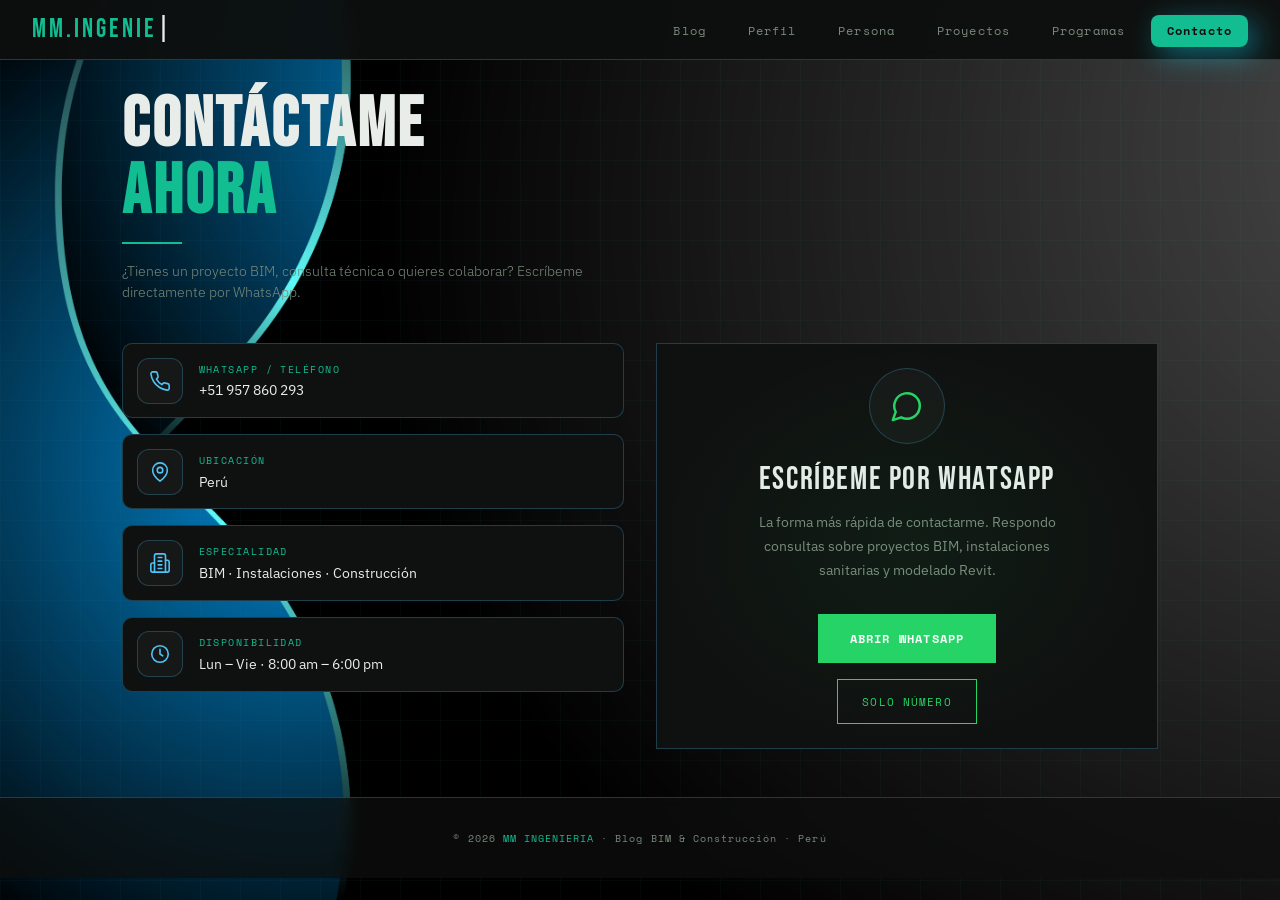
==== commit 1fd4fa14: "Mas compacto y efecto de escritura en el logo" ====
--- a/contacto.html
+++ b/contacto.html
@@ -7,6 +7,7 @@
   <link rel="icon" type="image/jpeg" href="logo.jpeg">
   <link href="https://fonts.googleapis.com/css2?family=Space+Mono:wght@400;700&family=Bebas+Neue&family=IBM+Plex+Sans:wght@300;400;600&display=swap" rel="stylesheet"/>
   <link rel="stylesheet" href="styles.css"/>
+  <script src="script.js" defer></script>
   <style>
     .contact-grid {
       display: grid;
@@ -24,7 +25,7 @@
     .contact-item {
       background: var(--surface);
       border: 1px solid var(--border);
-      padding: 1rem;
+      padding: 0.85rem;
       display: flex;
       align-items: center;
       gap: 1rem;
@@ -74,7 +75,7 @@
     .wa-card {
       background: var(--surface);
       border: 1px solid var(--border);
-      padding: 2rem;
+      padding: 1.5rem;
       text-align: center;
       position: relative;
       overflow: hidden;
--- a/styles.css
+++ b/styles.css
@@ -73,6 +73,19 @@
 }
 .nav-logo span { color: var(--text); }
 
+.nav-logo .logo-acc { color: var(--accent); }
+.logo-cursor {
+  display: inline-block;
+  color: var(--accent);
+  font-weight: 400;
+  margin-left: 1px;
+  animation: logo-blink 1s step-end infinite;
+}
+@keyframes logo-blink {
+  0%, 100% { opacity: 1; }
+  50% { opacity: 0; }
+}
+
 nav ul {
   list-style: none;
   display: flex;
@@ -104,14 +117,14 @@
 .hero {
   position: relative;
   z-index: 1;
-  padding: 3rem 2rem 2.5rem;
+  padding: 2rem 2rem 1.5rem;
   max-width: 1100px;
   margin: 0 auto;
 }
 
 .hero h1 {
   font-family: 'Bebas Neue', sans-serif;
-  font-size: clamp(2.75rem, 6vw, 5rem);
+  font-size: clamp(2.4rem, 5.5vw, 4.5rem);
   line-height: 0.95;
   letter-spacing: 0.04em;
   color: var(--text);
@@ -123,11 +136,11 @@
 }
 
 .hero-sub {
-  margin-top: 1rem;
-  font-size: 0.95rem;
+  margin-top: 0.75rem;
+  font-size: 0.9rem;
   color: var(--muted);
   max-width: 520px;
-  line-height: 1.6;
+  line-height: 1.5;
   font-weight: 300;
 }
 
@@ -135,7 +148,7 @@
   width: 60px;
   height: 2px;
   background: var(--accent);
-  margin: 1.25rem 0;
+  margin: 1rem 0;
 }
 
 /* SECTION */
@@ -144,14 +157,14 @@
   z-index: 1;
   max-width: 1100px;
   margin: 0 auto;
-  padding: 1.5rem 2rem 4rem;
+  padding: 1rem 2rem 3rem;
 }
 
 .section-title {
   font-family: 'Bebas Neue', sans-serif;
-  font-size: 2rem;
-  color: var(--text);
-  margin-bottom: 1.5rem;
+  font-size: 1.8rem;
+  color: var(--text);
+  margin-bottom: 1.25rem;
   letter-spacing: 0.05em;
   text-wrap: balance;
 }
@@ -202,7 +215,7 @@
 .post-card {
   background: var(--surface);
   border: 1px solid var(--border);
-  padding: 1.25rem;
+  padding: 1rem;
   position: relative;
   cursor: pointer;
   transition: border-color 0.25s, background 0.25s, transform 0.35s var(--ease), box-shadow 0.35s var(--ease);
@@ -231,17 +244,17 @@
   grid-column: 1 / -1;
   display: grid;
   grid-template-columns: 1fr 1fr;
-  gap: 1.5rem;
-  align-items: center;
-}
-.post-card.featured .post-number { font-size: 3rem; }
+  gap: 1.25rem;
+  align-items: center;
+}
+.post-card.featured .post-number { font-size: 2.5rem; }
 
 .post-number {
   font-family: 'Bebas Neue', sans-serif;
-  font-size: 2.25rem;
+  font-size: 1.75rem;
   color: rgba(79,195,247,0.14);
   line-height: 1;
-  margin-bottom: 0.5rem;
+  margin-bottom: 0.4rem;
   transition: color 0.3s;
 }
 .post-card:hover .post-number { color: rgba(79,195,247,0.3); }
@@ -258,22 +271,22 @@
 
 .post-title {
   font-family: 'IBM Plex Sans', sans-serif;
-  font-size: 1.05rem;
+  font-size: 1rem;
   font-weight: 600;
-  line-height: 1.35;
-  color: var(--text);
-  margin-bottom: 0.5rem;
+  line-height: 1.3;
+  color: var(--text);
+  margin-bottom: 0.4rem;
 }
 
 .post-excerpt {
-  font-size: 0.875rem;
-  color: var(--muted);
-  line-height: 1.55;
+  font-size: 0.85rem;
+  color: var(--muted);
+  line-height: 1.5;
   font-weight: 300;
 }
 
 .post-meta {
-  margin-top: 1rem;
+  margin-top: 0.85rem;
   display: flex;
   align-items: center;
   justify-content: space-between;
@@ -296,14 +309,14 @@
 /* CARDS GRID genérico */
 .cards-grid {
   display: grid;
-  grid-template-columns: repeat(auto-fill, minmax(260px, 1fr));
+  grid-template-columns: repeat(auto-fill, minmax(240px, 1fr));
   gap: 1px;
 }
 
 .card {
   background: var(--surface);
   border: 1px solid var(--border);
-  padding: 1.25rem;
+  padding: 1rem;
   position: relative;
   transition: border-color 0.25s, background 0.25s, transform 0.35s var(--ease), box-shadow 0.35s var(--ease);
   overflow: hidden;
@@ -326,8 +339,8 @@
 }
 
 .card-icon {
-  width: 44px;
-  height: 44px;
+  width: 40px;
+  height: 40px;
   display: flex;
   align-items: center;
   justify-content: center;
@@ -335,12 +348,12 @@
   border-radius: 10px;
   background: rgba(255,255,255,0.03);
   color: var(--celeste);
-  margin-bottom: 1rem;
+  margin-bottom: 0.85rem;
   transition: border-color 0.25s, color 0.25s, background 0.25s;
 }
 .card-icon svg {
-  width: 22px;
-  height: 22px;
+  width: 20px;
+  height: 20px;
   stroke: currentColor;
 }
 .card:hover .card-icon {
@@ -363,7 +376,7 @@
 }
 
 .card-meta {
-  margin-top: 1rem;
+  margin-top: 0.85rem;
   font-family: 'Space Mono', monospace;
   font-size: 0.6rem;
   color: var(--muted);
@@ -374,7 +387,7 @@
 .perfil-grid {
   display: grid;
   grid-template-columns: 1fr 2fr;
-  gap: 2.5rem;
+  gap: 2rem;
   align-items: start;
 }
 
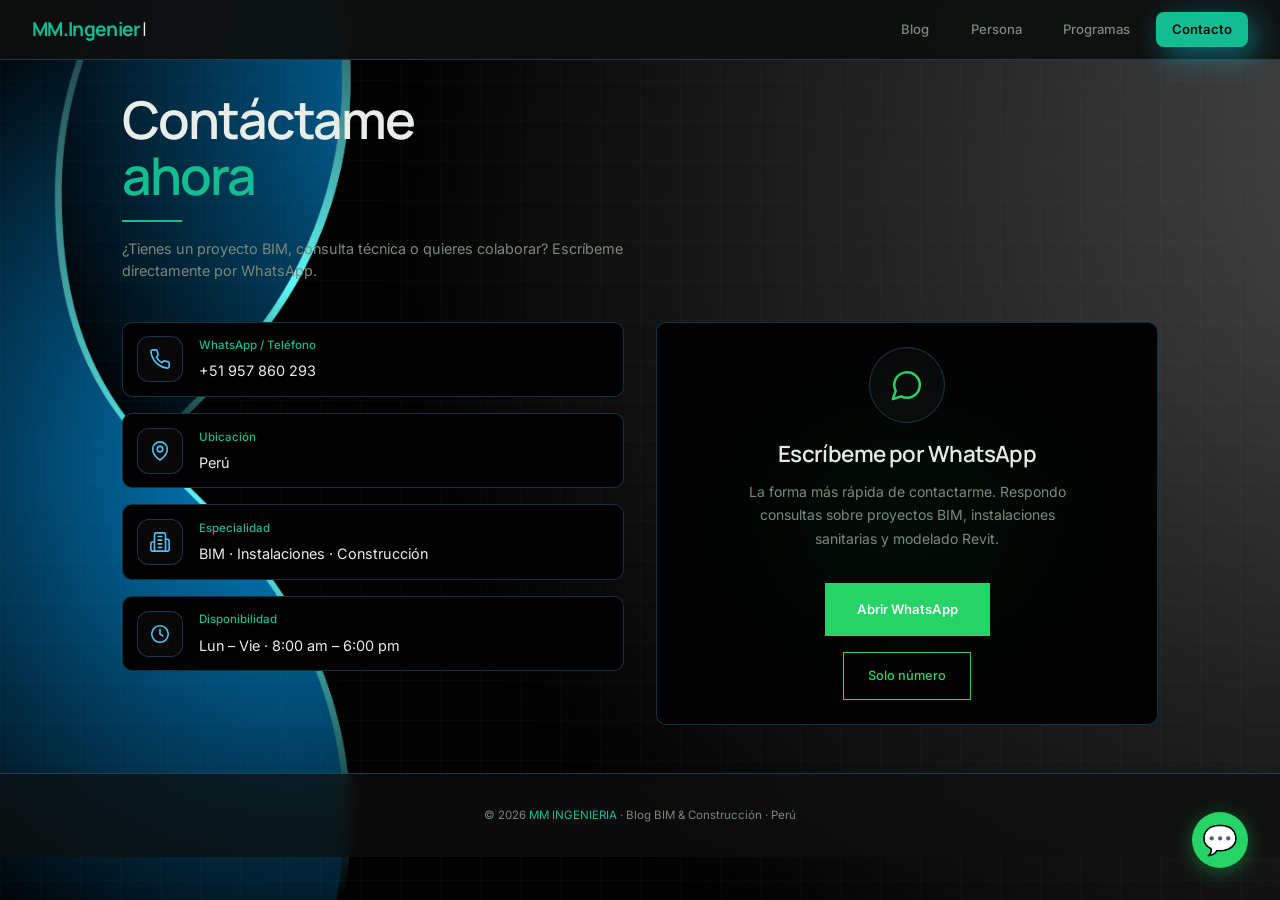
==== commit 315ebb6a: "Unir blog y perfil en una pagina, y contactar en pagina propia" ====
--- a/contacto.html
+++ b/contacto.html
@@ -5,7 +5,9 @@
   <meta name="viewport" content="width=device-width, initial-scale=1.0"/>
   <title>MM Ingeniería — Contacto</title>
   <link rel="icon" type="image/jpeg" href="logo.jpeg">
-  <link href="https://fonts.googleapis.com/css2?family=Space+Mono:wght@400;700&family=Bebas+Neue&family=IBM+Plex+Sans:wght@300;400;600&display=swap" rel="stylesheet"/>
+  <link rel="preconnect" href="https://fonts.googleapis.com">
+  <link rel="preconnect" href="https://fonts.gstatic.com" crossorigin>
+  <link href="https://fonts.googleapis.com/css2?family=Inter:wght@400;500;600;700&family=Manrope:wght@600;700&display=swap" rel="stylesheet"/>
   <link rel="stylesheet" href="styles.css"/>
   <script src="script.js" defer></script>
   <style>
@@ -15,13 +17,7 @@
       gap: 2rem;
       align-items: start;
     }
-
-    .contact-info {
-      display: flex;
-      flex-direction: column;
-      gap: 1rem;
-    }
-
+    .contact-info { display: flex; flex-direction: column; gap: 1rem; }
     .contact-item {
       background: var(--surface);
       border: 1px solid var(--border);
@@ -38,7 +34,6 @@
       box-shadow: var(--glow);
       transform: translateY(-4px);
     }
-
     .contact-item-icon {
       width: 46px;
       height: 46px;
@@ -51,27 +46,17 @@
       background: rgba(255,255,255,0.03);
       color: var(--celeste);
     }
-    .contact-item-icon svg {
-      width: 22px;
-      height: 22px;
-      stroke: currentColor;
-    }
-
+    .contact-item-icon svg { width: 22px; height: 22px; stroke: currentColor; }
     .contact-item-label {
-      font-family: 'Space Mono', monospace;
-      font-size: 0.6rem;
+      font-family: var(--font-body);
+      font-size: 0.72rem;
+      font-weight: 500;
       color: var(--accent);
-      letter-spacing: 0.15em;
-      text-transform: uppercase;
+      letter-spacing: 0;
+      text-transform: none;
       margin-bottom: 0.3rem;
     }
-
-    .contact-item-value {
-      font-size: 0.9rem;
-      color: var(--text);
-    }
-
-    /* WhatsApp card */
+    .contact-item-value { font-size: 0.9rem; color: var(--text); }
     .wa-card {
       background: var(--surface);
       border: 1px solid var(--border);
@@ -79,8 +64,8 @@
       text-align: center;
       position: relative;
       overflow: hidden;
-    }
-
+      border-radius: 10px;
+    }
     .wa-card::before {
       content: '';
       position: absolute;
@@ -89,7 +74,6 @@
       pointer-events: none;
     }
     .wa-card:hover { box-shadow: 8px 8px 30px rgba(20,220,255,0.35); }
-
     .wa-icon {
       width: 76px;
       height: 76px;
@@ -102,20 +86,16 @@
       background: rgba(255,255,255,0.03);
       color: #25d366;
     }
-    .wa-icon svg {
-      width: 34px;
-      height: 34px;
-      stroke: currentColor;
-    }
-
+    .wa-icon svg { width: 34px; height: 34px; stroke: currentColor; }
     .wa-title {
-      font-family: 'Bebas Neue', sans-serif;
-      font-size: 2rem;
+      font-family: var(--font-heading);
+      font-size: 1.4rem;
+      font-weight: 600;
+      line-height: 1.3;
       color: var(--text);
-      letter-spacing: 0.05em;
+      letter-spacing: -0.025em;
       margin-bottom: 0.75rem;
     }
-
     .wa-desc {
       font-size: 0.875rem;
       color: var(--muted);
@@ -125,7 +105,6 @@
       margin-left: auto;
       margin-right: auto;
     }
-
     .btn-wa {
       display: inline-flex;
       align-items: center;
@@ -133,20 +112,16 @@
       padding: 1rem 2rem;
       background: #25d366;
       color: #fff;
-      font-family: 'Space Mono', monospace;
-      font-size: 0.75rem;
-      letter-spacing: 0.1em;
-      text-transform: uppercase;
+      font-family: var(--font-body);
+      font-size: 0.82rem;
+      letter-spacing: 0;
+      text-transform: none;
       text-decoration: none;
-      font-weight: 700;
+      font-weight: 600;
       transition: background 0.2s, transform 0.2s;
       border: none;
     }
-    .btn-wa:hover {
-      background: #1ebe5d;
-      transform: translateY(-2px);
-    }
-
+    .btn-wa:hover { background: #1ebe5d; transform: translateY(-2px); }
     .btn-wa-outline {
       display: inline-flex;
       align-items: center;
@@ -154,19 +129,17 @@
       padding: 0.8rem 1.5rem;
       background: transparent;
       color: #25d366;
-      font-family: 'Space Mono', monospace;
-      font-size: 0.7rem;
-      letter-spacing: 0.1em;
-      text-transform: uppercase;
+      font-family: var(--font-body);
+      font-size: 0.8rem;
+      font-weight: 500;
+      letter-spacing: 0;
+      text-transform: none;
       text-decoration: none;
       border: 1px solid #25d366;
       margin-top: 1rem;
       transition: all 0.2s;
     }
-    .btn-wa-outline:hover {
-      background: rgba(37,211,102,0.1);
-    }
-
+    .btn-wa-outline:hover { background: rgba(37,211,102,0.1); }
     @media (max-width: 700px) {
       .contact-grid { grid-template-columns: 1fr; }
     }
@@ -177,16 +150,14 @@
     <a class="nav-logo" href="index.html">MM<span>.</span>Ingeniería</a>
     <ul>
       <li><a href="index.html">Blog</a></li>
-      <li><a href="perfil.html">Perfil</a></li>
       <li><a href="persona.html">Persona</a></li>
-      <li><a href="proyectos.html">Proyectos</a></li>
       <li><a href="programas.html">Programas</a></li>
       <li><a href="contacto.html" class="active">Contacto</a></li>
     </ul>
   </nav>
 
   <section class="hero">
-    <h1>CONTÁCTAME<br><em>AHORA</em></h1>
+    <h1>Contáctame<br><em>ahora</em></h1>
     <div class="hero-line"></div>
     <p class="hero-sub">¿Tienes un proyecto BIM, consulta técnica o quieres colaborar? Escríbeme directamente por WhatsApp.</p>
   </section>
@@ -194,7 +165,6 @@
   <div class="section">
     <div class="contact-grid">
 
-      <!-- Info de contacto -->
       <div class="contact-info">
         <div class="contact-item">
           <div class="contact-item-icon">
@@ -250,7 +220,6 @@
         </div>
       </div>
 
-      <!-- WhatsApp card -->
       <div class="wa-card">
         <span class="wa-icon">
           <svg viewBox="0 0 24 24" fill="none" stroke="currentColor" stroke-width="1.75" stroke-linecap="round" stroke-linejoin="round">
@@ -259,26 +228,17 @@
         </span>
         <div class="wa-title">Escríbeme por WhatsApp</div>
         <p class="wa-desc">La forma más rápida de contactarme. Respondo consultas sobre proyectos BIM, instalaciones sanitarias y modelado Revit.</p>
-
-        <a class="btn-wa"
-           href="https://wa.me/51957860293?text=Hola%20Marco%2C%20vi%20tu%20página%20y%20quiero%20consultarte%20algo."
-           target="_blank">
-          Abrir WhatsApp
-        </a>
-
+        <a class="btn-wa" href="https://wa.me/51957860293?text=Hola%20Marco%2C%20vi%20tu%20página%20y%20quiero%20consultarte%20algo." target="_blank">Abrir WhatsApp</a>
         <br/>
-
-        <a class="btn-wa-outline"
-           href="https://wa.me/51957860293"
-           target="_blank">
-          Solo número
-        </a>
+        <a class="btn-wa-outline" href="https://wa.me/51957860293" target="_blank">Solo número</a>
       </div>
 
     </div>
   </div>
 
   <footer><p>© 2026 <span>MM INGENIERIA</span> · Blog BIM & Construcción · Perú</p></footer>
+  <a class="wa-float" href="https://wa.me/51957860293" target="_blank" title="Escríbeme por WhatsApp">💬</a>
+
   <script>
     (function () {
       function scan() {
--- a/styles.css
+++ b/styles.css
@@ -1,7 +1,7 @@
 :root {
   --bg: #0d0f0e;
-  --surface: #0f1110;
-  --surface-2: #0a0c0b;
+  --surface: #000000;
+  --surface-2: #000000;
   --border: rgba(79,195,247,0.25);
   --accent: #12bd92;
   --accent2: #3583a7;
@@ -13,6 +13,8 @@
   --glow: 8px 8px 30px rgba(20,220,255,0.35);
   --glow-sm: 4px 4px 18px rgba(20,220,255,0.25);
   --ease: cubic-bezier(0.22, 1, 0.36, 1);
+  --font-heading: 'Manrope', 'Segoe UI', sans-serif;
+  --font-body: 'Inter', 'Segoe UI', sans-serif;
 }
 
 *, *::before, *::after { box-sizing: border-box; margin: 0; padding: 0; }
@@ -31,11 +33,23 @@
 body {
   background: url('fondo.jpg') center/cover fixed;
   color: var(--text);
-  font-family: 'IBM Plex Sans', sans-serif;
+  font-family: var(--font-body);
+  font-weight: 400;
+  line-height: 1.6;
   min-height: 100vh;
   overflow-x: hidden;
 }
 
+button, input, select, textarea { font: inherit; }
+button, input, select { line-height: 1.4; }
+h1, h2, h3, .post-title, .card-title, .prog-title,
+.task-title, .curso-nombre, .grupo-nombre {
+  font-family: var(--font-heading);
+  font-weight: 600;
+  line-height: 1.3;
+  letter-spacing: -0.02em;
+}
+time, .col-time, .task-fecha, .task-plabel { font-variant-numeric: tabular-nums; }
 
 body::before {
   content: '';
@@ -65,9 +79,14 @@
 }
 
 .nav-logo {
-  font-family: 'Bebas Neue', sans-serif;
-  font-size: 1.6rem;
-  letter-spacing: 0.12em;
+  font-family: var(--font-heading);
+  font-size: 1.2rem;
+  font-weight: 700;
+  line-height: 1.2;
+  letter-spacing: -0.035em;
+  min-width: 11rem;
+  flex-shrink: 0;
+  white-space: nowrap;
   color: var(--accent);
   text-decoration: none;
 }
@@ -92,11 +111,13 @@
   gap: 0.6rem;
 }
 nav ul a {
-  font-family: 'Space Mono', monospace;
-  font-size: 0.72rem;
+  display: inline-block;
+  font-family: var(--font-body);
+  font-size: 0.82rem;
+  font-weight: 500;
   color: var(--muted);
   text-decoration: none;
-  letter-spacing: 0.1em;
+  letter-spacing: 0;
   transition: all 0.2s;
   padding: 0.45rem 1rem;
   border-radius: 8px;
@@ -109,7 +130,7 @@
 nav ul a.active {
   color: var(--bg);
   background: var(--accent);
-  font-weight: 700;
+  font-weight: 600;
   box-shadow: 8px 8px 30px rgba(20,220,255,0.45);
 }
 
@@ -123,10 +144,11 @@
 }
 
 .hero h1 {
-  font-family: 'Bebas Neue', sans-serif;
-  font-size: clamp(2.4rem, 5.5vw, 4.5rem);
-  line-height: 0.95;
-  letter-spacing: 0.04em;
+  font-family: var(--font-heading);
+  font-size: clamp(2rem, 4.5vw, 3.25rem);
+  font-weight: 600;
+  line-height: 1.08;
+  letter-spacing: -0.04em;
   color: var(--text);
   text-wrap: balance;
 }
@@ -141,7 +163,7 @@
   color: var(--muted);
   max-width: 520px;
   line-height: 1.5;
-  font-weight: 300;
+  font-weight: 400;
 }
 
 .hero-line {
@@ -161,11 +183,13 @@
 }
 
 .section-title {
-  font-family: 'Bebas Neue', sans-serif;
-  font-size: 1.8rem;
+  font-family: var(--font-heading);
+  font-size: 1.5rem;
+  font-weight: 600;
+  line-height: 1.25;
   color: var(--text);
   margin-bottom: 1.25rem;
-  letter-spacing: 0.05em;
+  letter-spacing: -0.025em;
   text-wrap: balance;
 }
 
@@ -182,9 +206,10 @@
 }
 
 .tag-btn {
-  font-family: 'Space Mono', monospace;
-  font-size: 0.65rem;
-  letter-spacing: 0.12em;
+  font-family: var(--font-body);
+  font-size: 0.75rem;
+  font-weight: 500;
+  letter-spacing: 0;
   padding: 0.4rem 0.9rem;
   border: 1px solid var(--border);
   border-radius: var(--radius-sm);
@@ -192,7 +217,7 @@
   color: var(--muted);
   cursor: pointer;
   transition: all 0.2s;
-  text-transform: uppercase;
+  text-transform: none;
 }
 .tag-btn:hover, .tag-btn.active {
   border-color: var(--accent);
@@ -235,7 +260,7 @@
 .post-card:hover::before { height: 100%; }
 .post-card:hover {
   border-color: rgba(79,195,247,0.35);
-  background: #0a0c0b;
+  background: #000000;
   box-shadow: var(--glow);
   transform: translateY(-4px);
 }
@@ -250,7 +275,8 @@
 .post-card.featured .post-number { font-size: 2.5rem; }
 
 .post-number {
-  font-family: 'Bebas Neue', sans-serif;
+  font-family: var(--font-heading);
+  font-weight: 600;
   font-size: 1.75rem;
   color: rgba(79,195,247,0.14);
   line-height: 1;
@@ -261,16 +287,17 @@
 
 .post-tag {
   display: inline-block;
-  font-family: 'Space Mono', monospace;
-  font-size: 0.6rem;
-  letter-spacing: 0.15em;
+  font-family: var(--font-body);
+  font-size: 0.68rem;
+  font-weight: 500;
+  letter-spacing: 0.015em;
   color: var(--accent2);
-  text-transform: uppercase;
-  margin-bottom: 0.75rem;
+  text-transform: none;
+  margin-bottom: 0.5rem;
 }
 
 .post-title {
-  font-family: 'IBM Plex Sans', sans-serif;
+  font-family: var(--font-heading);
   font-size: 1rem;
   font-weight: 600;
   line-height: 1.3;
@@ -282,7 +309,7 @@
   font-size: 0.85rem;
   color: var(--muted);
   line-height: 1.5;
-  font-weight: 300;
+  font-weight: 400;
 }
 
 .post-meta {
@@ -290,10 +317,10 @@
   display: flex;
   align-items: center;
   justify-content: space-between;
-  font-family: 'Space Mono', monospace;
-  font-size: 0.62rem;
-  color: var(--muted);
-  letter-spacing: 0.08em;
+  font-family: var(--font-body);
+  font-size: 0.7rem;
+  color: var(--muted);
+  letter-spacing: 0;
 }
 
 .post-meta .read-more {
@@ -316,7 +343,7 @@
 .card {
   background: var(--surface);
   border: 1px solid var(--border);
-  padding: 1rem;
+  padding: 0.75rem;
   position: relative;
   transition: border-color 0.25s, background 0.25s, transform 0.35s var(--ease), box-shadow 0.35s var(--ease);
   overflow: hidden;
@@ -333,7 +360,7 @@
 .card:hover::before { height: 100%; }
 .card:hover {
   border-color: rgba(79,195,247,0.35);
-  background: #0a0c0b;
+  background: #000000;
   box-shadow: var(--glow);
   transform: translateY(-4px);
 }
@@ -362,25 +389,25 @@
 }
 
 .card-title {
-  font-family: 'IBM Plex Sans', sans-serif;
-  font-size: 1rem;
-  font-weight: 600;
-  color: var(--text);
-  margin-bottom: 0.5rem;
+  font-family: var(--font-heading);
+  font-size: 0.95rem;
+  font-weight: 600;
+  color: var(--text);
+  margin-bottom: 0.35rem;
 }
 
 .card-desc {
-  font-size: 0.85rem;
-  color: var(--muted);
-  line-height: 1.6;
+  font-size: 0.82rem;
+  color: var(--muted);
+  line-height: 1.45;
 }
 
 .card-meta {
-  margin-top: 0.85rem;
-  font-family: 'Space Mono', monospace;
-  font-size: 0.6rem;
-  color: var(--muted);
-  letter-spacing: 0.08em;
+  margin-top: 0.7rem;
+  font-family: var(--font-body);
+  font-size: 0.7rem;
+  color: var(--muted);
+  letter-spacing: 0;
 }
 
 /* PERFIL */
@@ -399,7 +426,8 @@
   display: flex;
   align-items: center;
   justify-content: center;
-  font-family: 'Bebas Neue', sans-serif;
+  font-family: var(--font-heading);
+  font-weight: 600;
   font-size: 5rem;
   color: var(--accent);
   position: relative;
@@ -421,19 +449,22 @@
 }
 
 .perfil-info h2 {
-  font-family: 'Bebas Neue', sans-serif;
-  font-size: 3rem;
-  color: var(--text);
-  letter-spacing: 0.05em;
+  font-family: var(--font-heading);
+  font-size: clamp(1.35rem, 2.5vw, 1.75rem);
+  font-weight: 600;
+  line-height: 1.25;
+  color: var(--text);
+  letter-spacing: -0.025em;
   margin-bottom: 0.3rem;
 }
 
 .perfil-info .cargo {
-  font-family: 'Space Mono', monospace;
+  font-family: var(--font-body);
   font-size: 0.75rem;
+  font-weight: 500;
   color: var(--accent);
-  letter-spacing: 0.15em;
-  text-transform: uppercase;
+  letter-spacing: 0;
+  text-transform: none;
   margin-bottom: 1.5rem;
 }
 
@@ -452,20 +483,36 @@
 }
 
 .skill-item {
-  background: var(--surface);
-  border: 1px solid var(--border);
-  padding: 0.8rem 1rem;
-  font-family: 'Space Mono', monospace;
-  font-size: 0.65rem;
-  color: var(--muted);
-  letter-spacing: 0.1em;
-  display: flex;
+  --skill-rgb: 125, 211, 252;
+  background: rgb(var(--skill-rgb));
+  border: 1px solid rgba(0, 0, 0, 0.3);
+  border-radius: 8px;
+  padding: 0.55rem 0.95rem;
+  font-family: var(--font-body);
+  font-size: 0.78rem;
+  font-weight: 600;
+  color: #0a0c0b;
+  letter-spacing: 0;
+  display: inline-flex;
   align-items: center;
   gap: 0.5rem;
-}
+  box-shadow: 0 1px 2px rgba(0, 0, 0, 0.35);
+  transition: filter 0.15s, box-shadow 0.15s, transform 0.15s;
+}
+.skill-item:hover { filter: brightness(1.07); box-shadow: 0 2px 7px rgba(0, 0, 0, 0.5); transform: translateY(-1px); }
+.skill-blue { --skill-rgb: 130, 184, 255; }
+.skill-green { --skill-rgb: 141, 213, 159; }
+.skill-violet { --skill-rgb: 191, 162, 247; }
+.skill-cyan { --skill-rgb: 120, 211, 252; }
+.skill-amber { --skill-rgb: 240, 202, 118; }
+.skill-rose { --skill-rgb: 240, 160, 196; }
+.skill-teal { --skill-rgb: 112, 216, 200; }
+.skill-red { --skill-rgb: 242, 146, 146; }
+.skill-indigo { --skill-rgb: 158, 174, 250; }
+.skill-orange { --skill-rgb: 242, 180, 128; }
 .skill-item::before {
   content: '▸';
-  color: var(--accent);
+  color: rgba(0, 0, 0, 0.45);
 }
 
 /* DOWNLOAD BTN */
@@ -492,11 +539,12 @@
   background: transparent;
   border: 1px solid var(--accent);
   color: var(--accent);
-  font-family: 'Space Mono', monospace;
-  font-size: 0.65rem;
-  letter-spacing: 0.1em;
+  font-family: var(--font-body);
+  font-size: 0.78rem;
+  font-weight: 500;
+  letter-spacing: 0;
   text-decoration: none;
-  text-transform: uppercase;
+  text-transform: none;
   transition: all 0.2s;
   cursor: pointer;
   border-radius: 10px;
@@ -513,10 +561,10 @@
   border-top: 1px solid var(--border);
   padding: 2rem;
   text-align: center;
-  font-family: 'Space Mono', monospace;
-  font-size: 0.65rem;
-  color: var(--muted);
-  letter-spacing: 0.1em;
+  font-family: var(--font-body);
+  font-size: 0.72rem;
+  color: var(--muted);
+  letter-spacing: 0;
 }
 footer span { color: var(--accent); }
 
@@ -558,10 +606,11 @@
   display: inline-flex;
   align-items: center;
   gap: 0.5rem;
-  font-family: 'Space Mono', monospace;
-  font-size: 0.62rem;
-  letter-spacing: 0.15em;
-  text-transform: uppercase;
+  font-family: var(--font-body);
+  font-size: 0.7rem;
+  font-weight: 500;
+  letter-spacing: 0.015em;
+  text-transform: none;
   color: var(--text);
   border: 1px solid var(--border);
   border-radius: 999px;
@@ -594,11 +643,11 @@
   padding: 0.8rem 1.6rem;
   background: var(--accent);
   color: var(--bg);
-  font-family: 'Space Mono', monospace;
-  font-size: 0.7rem;
-  font-weight: 700;
-  letter-spacing: 0.1em;
-  text-transform: uppercase;
+  font-family: var(--font-body);
+  font-size: 0.82rem;
+  font-weight: 600;
+  letter-spacing: 0;
+  text-transform: none;
   text-decoration: none;
   border-radius: var(--radius-sm);
   transition: transform 0.25s var(--ease), box-shadow 0.25s var(--ease);
@@ -614,10 +663,11 @@
   padding: 0.8rem 1.6rem;
   background: transparent;
   color: var(--text);
-  font-family: 'Space Mono', monospace;
-  font-size: 0.7rem;
-  letter-spacing: 0.1em;
-  text-transform: uppercase;
+  font-family: var(--font-body);
+  font-size: 0.82rem;
+  font-weight: 500;
+  letter-spacing: 0;
+  text-transform: none;
   text-decoration: none;
   border: 1px solid var(--border);
   border-radius: var(--radius-sm);
@@ -649,11 +699,12 @@
 /* ELEGANCIA: ajustes móvil */
 @media (max-width: 760px) {
   nav { padding: 0 1rem; gap: 0.75rem; }
+  .nav-logo { font-size: 1.05rem; min-width: 9.5rem; }
   nav ul { gap: 0.3rem; overflow-x: auto; scrollbar-width: none; }
   nav ul::-webkit-scrollbar { display: none; }
-  nav ul a { padding: 0.4rem 0.7rem; font-size: 0.65rem; white-space: nowrap; }
+  nav ul a { padding: 0.4rem 0.7rem; font-size: 0.78rem; white-space: nowrap; }
   .hero { padding: 4rem 1.25rem 3rem; }
   .section, .posts, .tags-bar { padding-left: 1.25rem; padding-right: 1.25rem; }
   .post-card.featured { grid-template-columns: 1fr; }
   .perfil-grid { grid-template-columns: 1fr; gap: 2rem; }
-}+}
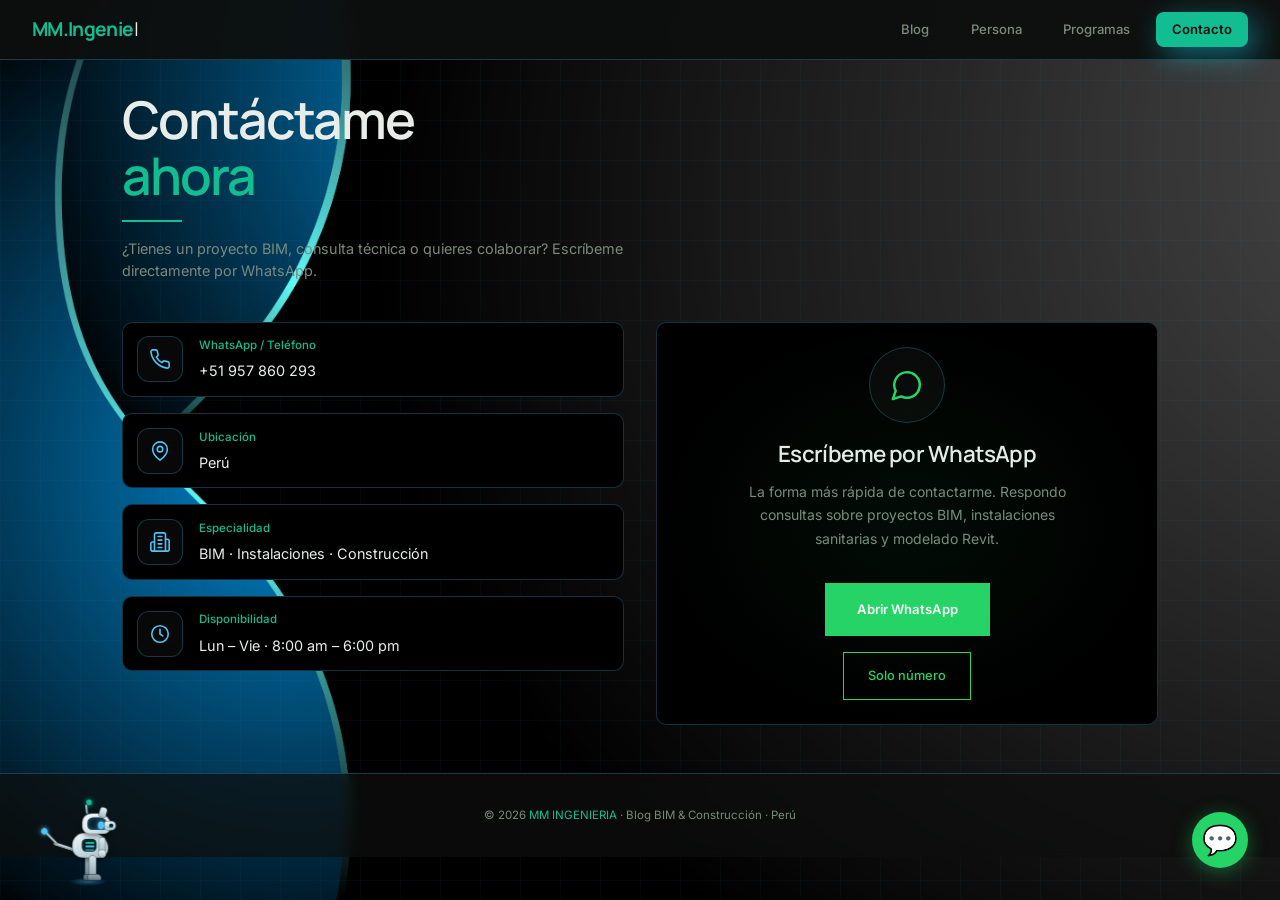
==== commit ccd33f2c: "Mascota robot 2D con persistencia, seccion TOP y mono.ico en cards" ====
--- a/contacto.html
+++ b/contacto.html
@@ -10,6 +10,7 @@
   <link href="https://fonts.googleapis.com/css2?family=Inter:wght@400;500;600;700&family=Manrope:wght@600;700&display=swap" rel="stylesheet"/>
   <link rel="stylesheet" href="styles.css"/>
   <script src="script.js" defer></script>
+  <script src="mascota.js" defer></script>
   <style>
     .contact-grid {
       display: grid;
--- a/styles.css
+++ b/styles.css
@@ -708,3 +708,405 @@
   .post-card.featured { grid-template-columns: 1fr; }
   .perfil-grid { grid-template-columns: 1fr; gap: 2rem; }
 }
+
+
+/* MASCOTA: robotito-monito que camina por todo el sitio */
+.mascota {
+  --m-scale: 0.7;
+  position: fixed;
+  left: 0;
+  bottom: 0;
+  width: 74px;
+  height: 104px;
+  z-index: 500;
+  pointer-events: none;
+  user-select: none;
+  -webkit-user-select: none;
+  -webkit-tap-highlight-color: transparent;
+  transform: translate(24px, -12px);
+  will-change: transform;
+}
+.mascota-flip {
+  position: absolute;
+  inset: 0;
+  transform: scale(var(--m-scale));
+  transform-origin: bottom left;
+  transition: transform 0.3s var(--ease);
+}
+.mascota.is-flipped .mascota-flip { transform: scaleX(-1) scale(var(--m-scale)); }
+.mascota-bot { position: absolute; inset: 0; pointer-events: none; }
+.m-body, .m-head, .m-leg, .m-tail { pointer-events: auto; cursor: pointer; }
+.mascota.is-jumping .mascota-bot { animation: m-jump 0.65s var(--ease); }
+
+/* burbuja de diálogo */
+.mascota-bubble {
+  position: absolute;
+  bottom: calc(100% + 8px);
+  left: 50%;
+  transform: translate(-50%, 8px);
+  width: max-content;
+  max-width: 190px;
+  padding: 0.5rem 0.7rem;
+  background: rgba(0,0,0,0.92);
+  border: 1px solid var(--celeste);
+  border-radius: 10px;
+  color: var(--text);
+  font-family: var(--font-body);
+  font-size: 0.72rem;
+  line-height: 1.4;
+  letter-spacing: 0;
+  text-align: center;
+  box-shadow: var(--glow-sm);
+  opacity: 0;
+  pointer-events: none;
+  z-index: 6;
+  transition: opacity 0.25s, transform 0.25s var(--ease);
+}
+.mascota-bubble::after {
+  content: '';
+  position: absolute;
+  top: 100%;
+  left: 50%;
+  transform: translateX(-50%);
+  border: 6px solid transparent;
+  border-top-color: var(--celeste);
+}
+.mascota-bubble.show { transform: translate(-50%, 0); }
+.mascota-bubble.at-left { left: -6px; transform: translate(0, 8px); }
+.mascota-bubble.at-left.show { transform: translate(0, 0); }
+.mascota-bubble.at-left::after { left: 22px; transform: none; }
+.mascota-bubble.at-right { left: auto; right: -6px; transform: translate(0, 8px); }
+.mascota-bubble.at-right.show { transform: translate(0, 0); }
+.mascota-bubble.at-right::after { left: auto; right: 22px; transform: none; }
+.mascota-bubble.below { bottom: auto; top: calc(100% + 8px); transform: translate(-50%, -8px); }
+.mascota-bubble.below.show { transform: translate(-50%, 0); }
+.mascota-bubble.below::after { top: auto; bottom: 100%; border-top-color: transparent; border-bottom-color: var(--celeste); }
+.mascota-bubble.below.at-left { transform: translate(0, -8px); }
+.mascota-bubble.below.at-left.show { transform: translate(0, 0); }
+.mascota-bubble.below.at-right { transform: translate(0, -8px); }
+.mascota-bubble.below.at-right.show { transform: translate(0, 0); }
+
+/* --- robot de perfil (vista lateral) --- */
+.m-shadow {
+  position: absolute;
+  bottom: 0;
+  left: 50%;
+  width: 56px;
+  height: 12px;
+  transform: translateX(-50%);
+  background: radial-gradient(ellipse at center, rgba(79,195,247,0.4), rgba(79,195,247,0) 70%);
+}
+.m-torso {
+  position: absolute;
+  inset: 0;
+  transform-origin: bottom center;
+}
+
+/* colita: cuerda flexible con luz en la punta */
+.m-tail {
+  position: absolute;
+  left: -14px;
+  bottom: 48px;
+  width: 34px;
+  height: 5px;
+  border-radius: 999px;
+  background: linear-gradient(180deg, #dfe9ee, #8fa6b2);
+  border: 1px solid rgba(0,0,0,0.28);
+  transform-origin: right center;
+  transform: rotate(18deg);
+}
+.m-tail2 {
+  position: absolute;
+  left: -22px;
+  top: -1px;
+  width: 26px;
+  height: 4px;
+  border-radius: 999px;
+  background: linear-gradient(180deg, #d3e1e8, #7e96a4);
+  border: 1px solid rgba(0,0,0,0.28);
+  transform-origin: right center;
+  transform: rotate(28deg);
+}
+.m-tail2 i {
+  position: absolute;
+  left: -5px;
+  top: 50%;
+  width: 9px;
+  height: 9px;
+  margin-top: -4.5px;
+  border-radius: 50%;
+  background: var(--celeste);
+  box-shadow: 0 0 8px var(--celeste);
+}
+
+/* torso */
+.m-body {
+  position: absolute;
+  left: 14px;
+  bottom: 40px;
+  width: 52px;
+  height: 36px;
+  border-radius: 22px 28px 16px 18px;
+  background: linear-gradient(155deg, #f4f9fb 0%, #c9dbe3 55%, #a9bec8 100%);
+  border: 1px solid rgba(0,0,0,0.4);
+  box-shadow: 0 3px 8px rgba(0,0,0,0.45);
+}
+.m-panel {
+  position: absolute;
+  left: 13px;
+  right: 16px;
+  top: 8px;
+  bottom: 8px;
+  background: #05121a;
+  border-radius: 6px;
+  box-shadow: inset 0 0 6px rgba(18,189,146,0.5);
+}
+.m-panel::before {
+  content: '';
+  position: absolute;
+  left: 5px;
+  top: 4px;
+  width: 62%;
+  height: 3px;
+  border-radius: 2px;
+  background: var(--accent);
+  box-shadow: 0 5px 0 var(--celeste), 0 10px 0 rgba(79,195,247,0.45);
+}
+
+/* cabeza de perfil: oreja, antena, un ojo y hocico */
+.m-head {
+  position: absolute;
+  left: 28px;
+  bottom: 74px;
+  width: 42px;
+  height: 30px;
+  border-radius: 15px 20px 12px 12px;
+  background: linear-gradient(155deg, #f7fbfc, #c6d8e0);
+  border: 1px solid rgba(0,0,0,0.4);
+  box-shadow: 0 3px 8px rgba(0,0,0,0.45);
+}
+.m-face {
+  position: absolute;
+  left: 7px;
+  right: 4px;
+  top: 5px;
+  bottom: 5px;
+  background: #05121a;
+  border-radius: 11px 16px 9px 9px;
+  box-shadow: inset 0 0 10px rgba(79,195,247,0.45);
+}
+.m-eye {
+  position: absolute;
+  left: 15px;
+  top: 6px;
+  width: 9px;
+  height: 11px;
+  border-radius: 50%;
+  background: var(--celeste);
+  box-shadow: 0 0 8px var(--celeste);
+  transform-origin: center;
+  animation: m-blink 4.6s ease-in-out infinite;
+}
+.m-snout {
+  position: absolute;
+  right: -8px;
+  bottom: 4px;
+  width: 17px;
+  height: 14px;
+  border-radius: 5px 9px 9px 6px;
+  background: linear-gradient(180deg, #eef5f8, #b7cad3);
+  border: 1px solid rgba(0,0,0,0.4);
+}
+.m-snout i {
+  position: absolute;
+  right: 3px;
+  top: 3px;
+  width: 6px;
+  height: 6px;
+  border-radius: 50%;
+  background: #0a1a22;
+  box-shadow: 0 0 3px rgba(79,195,247,0.7);
+}
+.m-snout::after {
+  content: '';
+  position: absolute;
+  right: 4px;
+  bottom: 3px;
+  width: 9px;
+  height: 4px;
+  border-bottom: 1.5px solid var(--accent);
+  border-radius: 0 0 9px 9px;
+}
+.m-ear {
+  position: absolute;
+  right: 7px;
+  top: -10px;
+  width: 11px;
+  height: 15px;
+  border-radius: 9px 9px 4px 4px;
+  background: linear-gradient(180deg, #eaf2f6, #a9bec8);
+  border: 1px solid rgba(0,0,0,0.4);
+  transform-origin: bottom center;
+  transform: rotate(14deg);
+  animation: m-ear 5.5s ease-in-out infinite;
+}
+.m-antenna {
+  position: absolute;
+  left: 5px;
+  top: -13px;
+  width: 3px;
+  height: 13px;
+  border-radius: 2px;
+  background: linear-gradient(180deg, #b7cad3, #7f97a3);
+  transform-origin: bottom center;
+  transform: rotate(-6deg);
+  animation: m-antenna 2.6s ease-in-out infinite;
+}
+.m-antenna i {
+  position: absolute;
+  top: -7px;
+  left: 50%;
+  width: 8px;
+  height: 8px;
+  border-radius: 50%;
+  background: var(--accent);
+  box-shadow: 0 0 8px var(--accent);
+  animation: m-beacon 1.6s ease-in-out infinite;
+}
+
+/* brazo y patas */
+.m-arm {
+  position: absolute;
+  left: 52px;
+  bottom: 44px;
+  width: 10px;
+  height: 26px;
+  border-radius: 7px;
+  background: linear-gradient(180deg, #dce8ee, #9fb5c0);
+  border: 1px solid rgba(0,0,0,0.35);
+  transform-origin: top center;
+}
+.m-arm i {
+  position: absolute;
+  bottom: -5px;
+  left: 50%;
+  width: 12px;
+  height: 12px;
+  margin-left: -6px;
+  border-radius: 50%;
+  background: linear-gradient(180deg, #f2f8fa, #a9bec8);
+  border: 1px solid rgba(0,0,0,0.35);
+}
+.m-leg {
+  position: absolute;
+  bottom: 12px;
+  width: 11px;
+  height: 32px;
+  border-radius: 7px;
+  border: 1px solid rgba(0,0,0,0.35);
+  transform-origin: top center;
+}
+.m-leg--far { left: 32px; background: linear-gradient(180deg, #9db2bc, #6d848f); }
+.m-leg--near { left: 38px; background: linear-gradient(180deg, #d5e3ea, #93a9b4); }
+.m-foot {
+  position: absolute;
+  bottom: -5px;
+  left: -3px;
+  width: 20px;
+  height: 9px;
+  border-radius: 6px 10px 4px 4px;
+  background: linear-gradient(180deg, #8fa6b0, #6d848f);
+  border: 1px solid rgba(0,0,0,0.4);
+}
+.m-leg--far .m-foot { background: linear-gradient(180deg, #6f858f, #52666f); }
+
+/* animaciones de estado */
+.mascota.is-walking .m-leg--near { animation: m-step-a 0.48s ease-in-out infinite; }
+.mascota.is-walking .m-leg--far { animation: m-step-b 0.48s ease-in-out infinite; }
+.mascota.is-walking .m-arm { animation: m-arm-walk 0.48s ease-in-out infinite; }
+.mascota.is-walking .m-torso { animation: m-torso-walk 0.24s ease-in-out infinite; }
+.mascota.is-walking .m-tail { animation: m-tail-wag 0.48s ease-in-out infinite; }
+.mascota.is-walking .m-tail2 { animation: m-tail2-wag 0.48s ease-in-out infinite; }
+.mascota.is-walking .m-antenna { animation-duration: 0.48s; }
+.mascota.is-idle .m-torso { animation: m-breathe 2.6s ease-in-out infinite; }
+.mascota.is-idle .m-tail { animation: m-tail-wag 3.4s ease-in-out infinite; }
+.mascota.is-idle .m-tail2 { animation: m-tail2-wag 3.4s ease-in-out infinite; }
+.mascota.is-waving .m-arm { animation: m-wave 1.6s ease-in-out 1; }
+.mascota.is-jumping .m-shadow { animation: m-shadow-pulse 0.65s var(--ease); }
+
+@keyframes m-step-a {
+  0%, 100% { transform: rotate(28deg); }
+  50% { transform: rotate(-28deg); }
+}
+@keyframes m-step-b {
+  0%, 100% { transform: rotate(-28deg); }
+  50% { transform: rotate(28deg); }
+}
+@keyframes m-arm-walk {
+  0%, 100% { transform: rotate(-22deg); }
+  50% { transform: rotate(22deg); }
+}
+@keyframes m-torso-walk {
+  0%, 100% { transform: translateY(0) rotate(-1deg); }
+  50% { transform: translateY(-2.5px) rotate(1deg); }
+}
+@keyframes m-breathe {
+  0%, 100% { transform: translateY(0); }
+  50% { transform: translateY(-1.5px); }
+}
+@keyframes m-tail-wag {
+  0%, 100% { transform: rotate(6deg); }
+  25% { transform: rotate(22deg); }
+  50% { transform: rotate(10deg); }
+  75% { transform: rotate(28deg); }
+}
+@keyframes m-tail2-wag {
+  0%, 100% { transform: rotate(32deg); }
+  25% { transform: rotate(12deg); }
+  50% { transform: rotate(26deg); }
+  75% { transform: rotate(8deg); }
+}
+@keyframes m-ear {
+  0%, 88%, 100% { transform: rotate(14deg); }
+  92% { transform: rotate(28deg); }
+  96% { transform: rotate(6deg); }
+}
+@keyframes m-antenna {
+  0%, 100% { transform: rotate(-7deg); }
+  50% { transform: rotate(7deg); }
+}
+@keyframes m-beacon {
+  0%, 100% { opacity: 1; transform: translateX(-50%) scale(1); }
+  50% { opacity: 0.45; transform: translateX(-50%) scale(0.8); }
+}
+@keyframes m-blink {
+  0%, 90%, 100% { transform: scaleY(1); }
+  94% { transform: scaleY(0.12); }
+}
+@keyframes m-wave {
+  0%, 100% { transform: rotate(0deg); }
+  20% { transform: rotate(-135deg); }
+  40% { transform: rotate(-95deg); }
+  60% { transform: rotate(-135deg); }
+  80% { transform: rotate(-100deg); }
+}
+@keyframes m-jump {
+  0% { transform: translateY(0) scale(1, 1); }
+  25% { transform: translateY(-20px) scale(0.96, 1.06); }
+  55% { transform: translateY(0) scale(1.06, 0.94); }
+  75% { transform: translateY(-7px) scale(1, 1); }
+  100% { transform: translateY(0) scale(1, 1); }
+}
+@keyframes m-shadow-pulse {
+  0%, 100% { transform: translateX(-50%) scale(1); opacity: 1; }
+  30% { transform: translateX(-50%) scale(0.7); opacity: 0.55; }
+}
+
+/* ajustes */
+@media (max-width: 760px) {
+  .mascota { --m-scale: 0.95; }
+  .mascota-bubble { max-width: 160px; font-size: 0.68rem; }
+}
+@media (prefers-reduced-motion: reduce) {
+  .mascota, .mascota * { animation: none !important; transition: none !important; }
+}
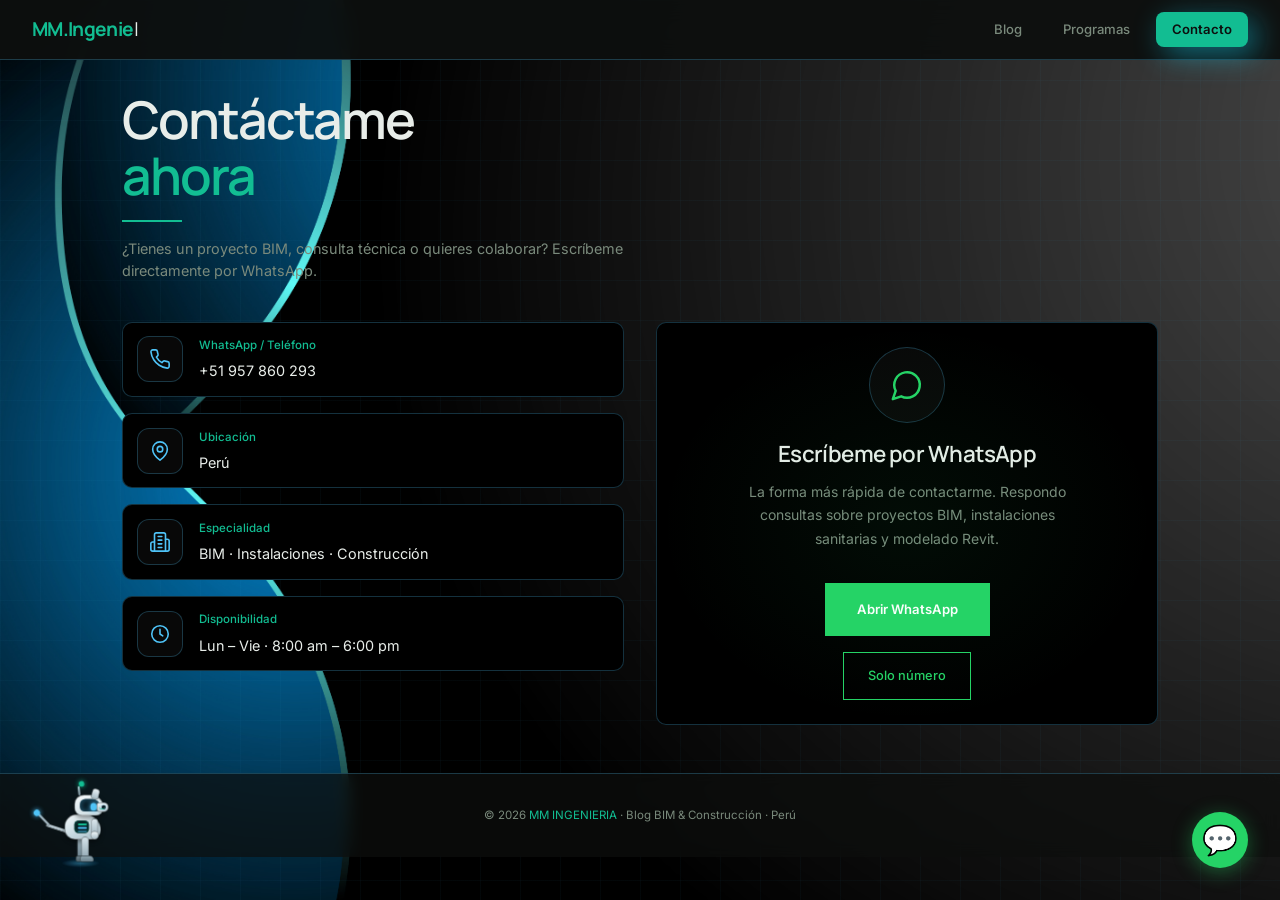
==== commit becf2a40: "Persona fuera del nav, acceso oculto con triple clic en el logo" ====
--- a/contacto.html
+++ b/contacto.html
@@ -151,7 +151,6 @@
     <a class="nav-logo" href="index.html">MM<span>.</span>Ingeniería</a>
     <ul>
       <li><a href="index.html">Blog</a></li>
-      <li><a href="persona.html">Persona</a></li>
       <li><a href="programas.html">Programas</a></li>
       <li><a href="contacto.html" class="active">Contacto</a></li>
     </ul>
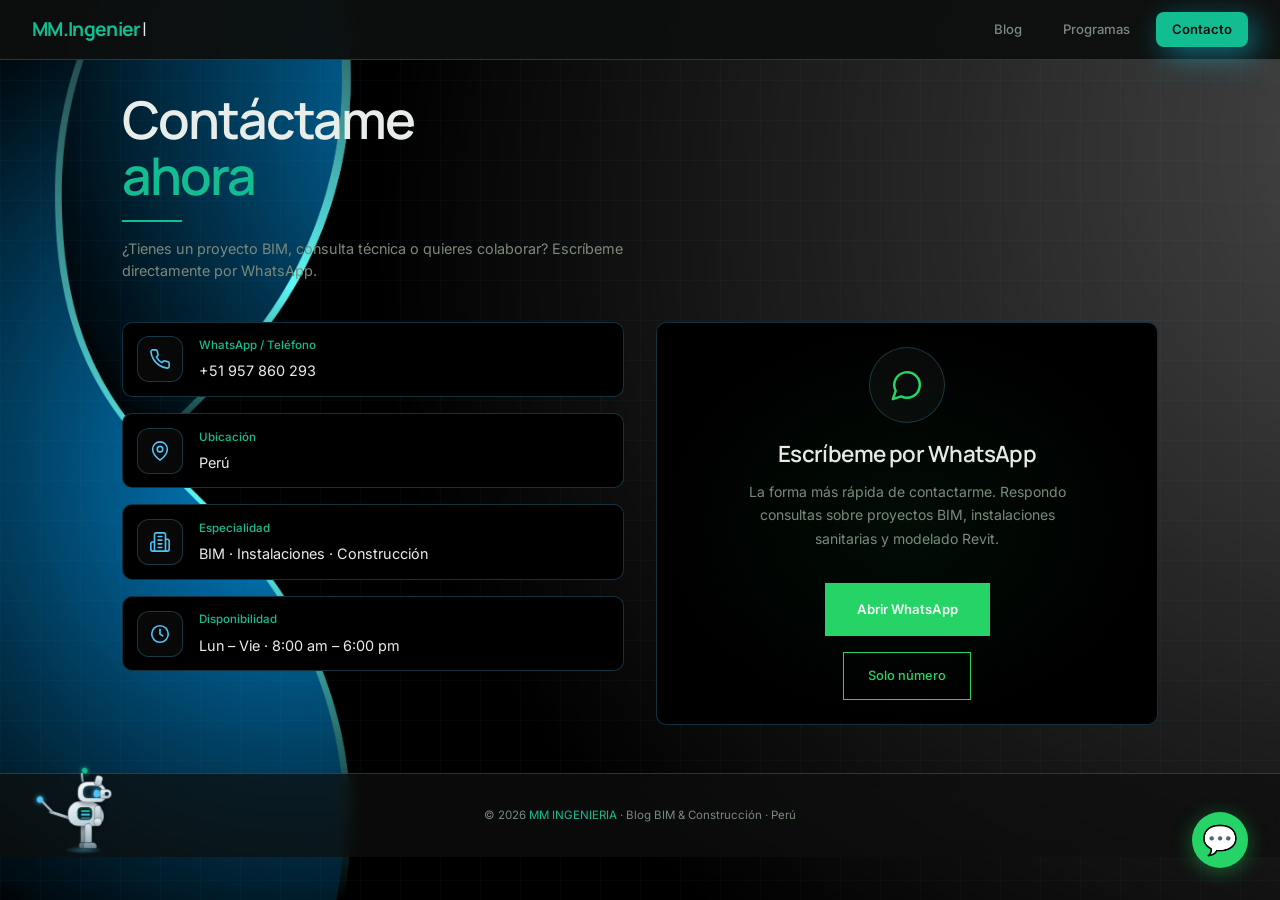
==== commit 28e49786: "Estadisticas de visitas y descargas con Supabase" ====
--- a/contacto.html
+++ b/contacto.html
@@ -10,6 +10,7 @@
   <link href="https://fonts.googleapis.com/css2?family=Inter:wght@400;500;600;700&family=Manrope:wght@600;700&display=swap" rel="stylesheet"/>
   <link rel="stylesheet" href="styles.css"/>
   <script src="script.js" defer></script>
+  <script src="stats.js" defer></script>
   <script src="mascota.js" defer></script>
   <style>
     .contact-grid {
